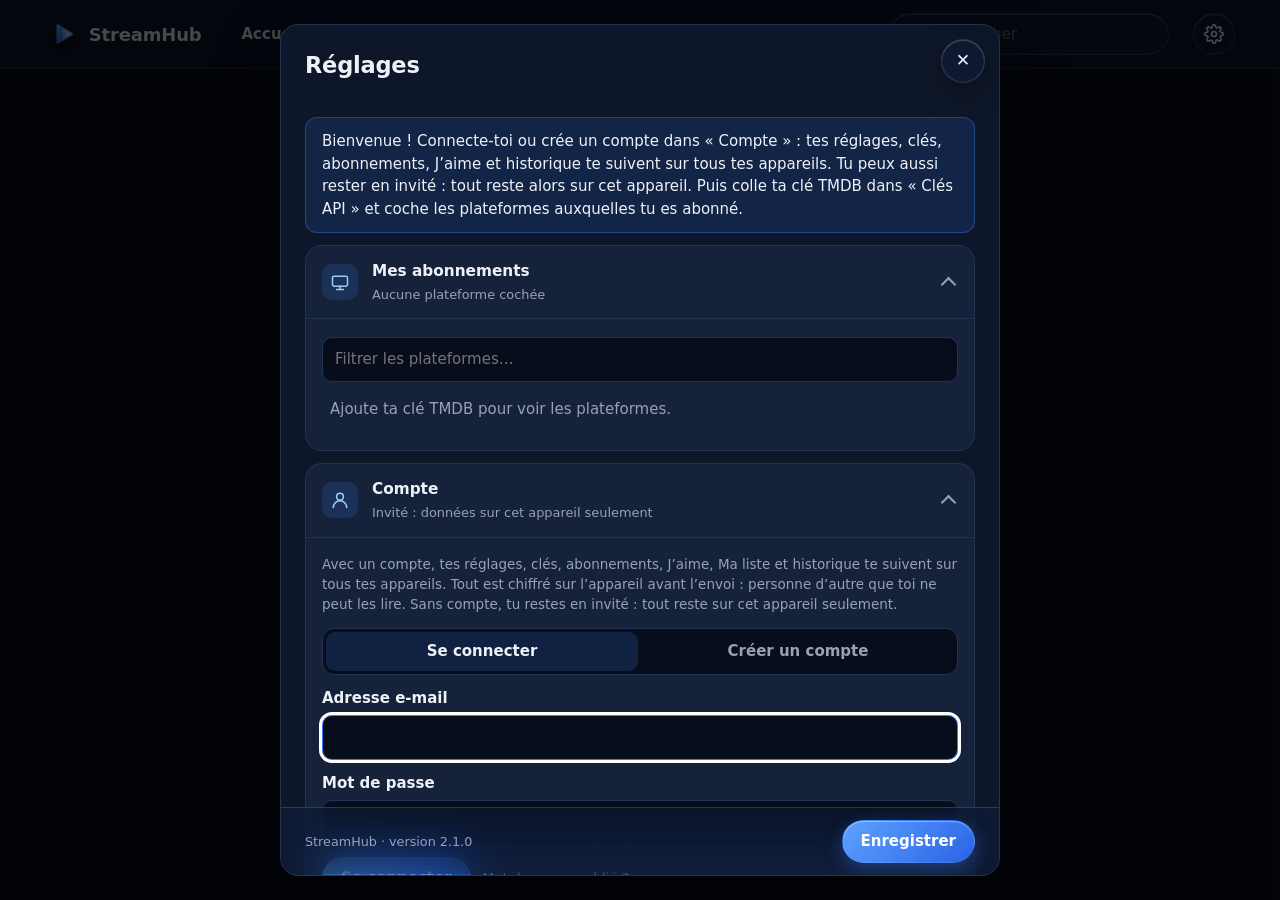
==== index.html @ 5de626e9 "StreamHub 2.1.0 : compte ou rien (code de synchronisation retiré), comptes dans l'appli iPhone, sync" ====
<!doctype html>
<html lang="fr">
<head>
  <meta charset="utf-8">
  <meta name="viewport" content="width=device-width, initial-scale=1, viewport-fit=cover">
  <meta name="theme-color" content="#070d1a">
  <meta name="apple-mobile-web-app-capable" content="yes">
  <title>StreamHub</title>
  <link rel="manifest" href="manifest.webmanifest?v=3">
  <link rel="icon" href="icon.svg?v=3" type="image/svg+xml">
  <link rel="apple-touch-icon" href="apple-touch-icon.png?v=3">
  <meta name="apple-mobile-web-app-title" content="StreamHub">
  <meta name="apple-mobile-web-app-status-bar-style" content="black-translucent">
  <link rel="stylesheet" href="styles.css">
  <script type="module" src="app.js"></script>
</head>
<body>
  <header class="topbar" id="topbar">
    <button type="button" class="brand" data-nav="home" aria-label="StreamHub, accueil">
      <img src="icon.svg?v=3" alt="" width="30" height="30">
      <span>StreamHub</span>
    </button>
    <nav class="main-nav" aria-label="Navigation principale">
      <button type="button" data-nav="home" aria-current="false">Accueil</button>
      <button type="button" data-nav="movies" aria-current="false">Films</button>
      <button type="button" data-nav="tv" aria-current="false">Séries</button>
      <button type="button" data-nav="anime" aria-current="false">Animés</button>
      <button type="button" data-nav="library" aria-current="false">Bibliothèque</button>
      <button type="button" data-nav="me" aria-current="false">Mon espace</button>
    </nav>
    <form class="search" id="searchForm" role="search">
      <svg viewBox="0 0 24 24" aria-hidden="true"><circle cx="11" cy="11" r="7"/><path d="m20 20-3.5-3.5"/></svg>
      <input id="searchInput" type="search" placeholder="Rechercher" autocomplete="off" enterkeyhint="search" aria-label="Rechercher un film ou une série">
    </form>
    <button class="icon-btn" id="settingsBtn" type="button" aria-label="Réglages" title="Réglages et abonnements">
      <svg viewBox="0 0 24 24" aria-hidden="true"><circle cx="12" cy="12" r="3"/><path d="M19.4 15a1.7 1.7 0 0 0 .3 1.8l.1.1a2 2 0 1 1-2.8 2.8l-.1-.1a1.7 1.7 0 0 0-1.8-.3 1.7 1.7 0 0 0-1 1.5V21a2 2 0 1 1-4 0v-.1a1.7 1.7 0 0 0-1.1-1.5 1.7 1.7 0 0 0-1.8.3l-.1.1a2 2 0 1 1-2.8-2.8l.1-.1a1.7 1.7 0 0 0 .3-1.8 1.7 1.7 0 0 0-1.5-1H3a2 2 0 1 1 0-4h.1a1.7 1.7 0 0 0 1.5-1.1 1.7 1.7 0 0 0-.3-1.8l-.1-.1a2 2 0 1 1 2.8-2.8l.1.1a1.7 1.7 0 0 0 1.8.3H9a1.7 1.7 0 0 0 1-1.5V3a2 2 0 1 1 4 0v.1a1.7 1.7 0 0 0 1 1.5 1.7 1.7 0 0 0 1.8-.3l.1-.1a2 2 0 1 1 2.8 2.8l-.1.1a1.7 1.7 0 0 0-.3 1.8V9a1.7 1.7 0 0 0 1.5 1H21a2 2 0 1 1 0 4h-.1a1.7 1.7 0 0 0-1.5 1z"/></svg>
    </button>
  </header>

  <main id="main">
    <!-- Accueil, Films, Séries, Animés, Mon espace : une affiche mise en avant et des rangées -->
    <div class="rows-page" id="rowsPage"></div>

    <!-- Bibliothèque (tout le catalogue, avec filtres), Ma liste, Historique, Téléchargements : une grille -->
    <section class="grid-page" id="gridPage" hidden>
      <div class="page-head">
        <button type="button" class="back-btn" id="backBtn" data-nav="me" hidden>‹ Mon espace</button>
        <h1 id="pageTitle">Bibliothèque</h1>
      </div>
      <nav class="filters" id="filters" aria-label="Filtres">
        <div class="type-switch" id="typeSwitch" role="group" aria-label="Films ou séries">
          <button type="button" data-type="all" aria-pressed="true">Tout</button>
          <button type="button" data-type="movie" aria-pressed="false">Films</button>
          <button type="button" data-type="tv" aria-pressed="false">Séries</button>
        </div>
        <div class="selects">
          <select id="platformSelect" aria-label="Plateforme"></select>
          <select id="genreSelect" aria-label="Genre"><option value="">Tous les genres</option></select>
          <select id="sortSelect" aria-label="Trier par">
            <option value="popularity">Populaires</option>
            <option value="rating">Mieux notés</option>
            <option value="recent">Plus récents</option>
          </select>
        </div>
      </nav>
      <div class="status" id="status" aria-live="polite"></div>
      <div class="grid" id="grid"></div>
      <div class="sentinel" id="sentinel" aria-hidden="true"></div>
    </section>
  </main>

  <!-- Sur téléphone : navigation en bas, comme l'appli Netflix -->
  <nav class="bottom-nav" aria-label="Navigation">
    <button type="button" data-nav="home" aria-current="false"><svg viewBox="0 0 24 24" aria-hidden="true"><path d="M3 10.5 12 3l9 7.5V20a1 1 0 0 1-1 1h-5v-6H9v6H4a1 1 0 0 1-1-1z"/></svg><span>Accueil</span></button>
    <button type="button" data-nav="movies" aria-current="false"><svg viewBox="0 0 24 24" aria-hidden="true"><rect x="3" y="4" width="18" height="16" rx="2"/><path d="M7 4v16M17 4v16M3 9h4M3 15h4M17 9h4M17 15h4"/></svg><span>Films</span></button>
    <button type="button" data-nav="tv" aria-current="false"><svg viewBox="0 0 24 24" aria-hidden="true"><rect x="3" y="6" width="18" height="12" rx="2"/><path d="m8 2 4 4 4-4M8 21h8"/></svg><span>Séries</span></button>
    <button type="button" data-nav="anime" aria-current="false"><svg viewBox="0 0 24 24" aria-hidden="true"><path d="m12 3 2.6 5.6 6.1.7-4.5 4.2 1.2 6L12 16.6l-5.4 2.9 1.2-6-4.5-4.2 6.1-.7z"/></svg><span>Animés</span></button>
    <button type="button" data-nav="library" aria-current="false"><svg viewBox="0 0 24 24" aria-hidden="true"><rect x="3" y="3" width="7" height="7" rx="1.5"/><rect x="14" y="3" width="7" height="7" rx="1.5"/><rect x="3" y="14" width="7" height="7" rx="1.5"/><rect x="14" y="14" width="7" height="7" rx="1.5"/></svg><span>Bibliothèque</span></button>
    <button type="button" data-nav="me" aria-current="false"><svg viewBox="0 0 24 24" aria-hidden="true"><circle cx="12" cy="8" r="4"/><path d="M4 21c0-4 3.6-6.5 8-6.5s8 2.5 8 6.5"/></svg><span>Mon espace</span></button>
  </nav>

  <dialog id="detail" class="sheet detail" tabindex="-1" autofocus>
    <div class="sheet-close"><button type="button" class="icon-btn close" data-close aria-label="Fermer">✕</button></div>
    <div class="sheet-scroll" id="detailBody"></div>
  </dialog>

  <dialog id="settings" class="sheet settings" tabindex="-1" autofocus>
    <div class="sheet-close"><button type="button" class="icon-btn close" data-close aria-label="Fermer">✕</button></div>
    <div class="sheet-scroll" id="settingsBody">
    <form id="settingsForm" method="dialog">
      <header class="sheet-head">
        <h2>Réglages</h2>
      </header>
      <p class="intro" id="settingsIntro" hidden>
        Bienvenue ! Connecte-toi ou crée un compte dans « Compte » : tes réglages, clés, abonnements, J’aime et
        historique te suivent sur tous tes appareils. Tu peux aussi rester en invité : tout reste alors sur cet appareil.
        Puis colle ta clé TMDB dans « Clés API » et coche les plateformes auxquelles tu es abonné.
      </p>

      <details class="settings-group" data-group="providers">
        <summary>
          <svg class="group-icon" viewBox="0 0 24 24" aria-hidden="true"><rect x="3" y="5" width="18" height="12" rx="2"/><path d="M8 21h8M12 17v4"/></svg>
          <span class="group-text"><strong>Mes abonnements</strong><small data-summary="providers"></small></span>
        </summary>
        <div class="group-body">
          <input type="search" id="providerFilter" class="provider-filter" placeholder="Filtrer les plateformes…" autocomplete="off" aria-label="Filtrer les plateformes">
          <div class="provider-grid" id="providerGrid"></div>
        </div>
      </details>

      <details class="settings-group" data-group="account">
        <summary>
          <svg class="group-icon" viewBox="0 0 24 24" aria-hidden="true"><circle cx="12" cy="8" r="4"/><path d="M4 21a8 8 0 0 1 16 0"/></svg>
          <span class="group-text"><strong>Compte</strong><small data-summary="account"></small></span>
        </summary>
        <div class="group-body">
          <!-- Rempli par account-ui.js selon l'état : invité, e-mail à confirmer, coffre à ouvrir, connecté -->
          <div id="accountBox"></div>
          <p class="key-status" id="accountStatus" role="status"></p>

        </div>
      </details>

      <details class="settings-group" data-group="keys">
        <summary>
          <svg class="group-icon" viewBox="0 0 24 24" aria-hidden="true"><circle cx="8" cy="15" r="4"/><path d="m11 12 9-9M17 6l3 3M14.5 8.5l2 2"/></svg>
          <span class="group-text"><strong>Clés API</strong><small data-summary="keys"></small></span>
        </summary>
        <div class="group-body">
          <p class="hint">Enregistrées dans ce navigateur (et chiffrées dans ton compte). Elles ne sont jamais publiées sur GitHub.</p>
          <div class="field">
            <label for="tmdbKey">Clé API TMDB <em>obligatoire : catalogue, fiches, plateformes par pays</em></label>
            <div class="key-row">
              <input id="tmdbKey" name="tmdbKey" autocomplete="off" spellcheck="false" placeholder="Clé API (v3) ou jeton d’accès (v4)">
              <button type="button" class="btn" data-test-key="tmdb">Tester</button>
            </div>
            <p class="key-status" data-key-status="tmdb"><a href="https://www.themoviedb.org/settings/api" target="_blank" rel="noopener">Obtenir une clé gratuite</a></p>
          </div>
          <div class="field">
            <label for="saKey">Clé Streaming Availability <em>facultative : liens directs vers chaque film, série et épisode</em></label>
            <div class="key-row">
              <input id="saKey" name="saKey" autocomplete="off" spellcheck="false" placeholder="Clé RapidAPI">
              <button type="button" class="btn" data-test-key="sa">Tester</button>
            </div>
            <p class="key-status" data-key-status="sa"><a href="https://rapidapi.com/movie-of-the-night-movie-of-the-night-default/api/streaming-availability" target="_blank" rel="noopener">Obtenir une clé (offre gratuite)</a></p>
          </div>
          <div class="field">
            <label for="relay">Relais StreamHub <em>liens JustWatch (France TV, chaînes Prime…), sans clé</em></label>
            <div class="key-row">
              <input id="relay" name="relay" type="url" autocomplete="off" spellcheck="false" placeholder="https://streamhub-relay.arthursavournin.workers.dev">
              <button type="button" class="btn" data-test-key="relay">Tester</button>
            </div>
            <p class="key-status" data-key-status="relay">Laisse vide pour le relais par défaut.</p>
          </div>
        </div>
      </details>

      <details class="settings-group" data-group="home">
        <summary>
          <svg class="group-icon" viewBox="0 0 24 24" aria-hidden="true"><path d="M4 11.5 12 5l8 6.5V19a1 1 0 0 1-1 1h-4.5v-5h-5v5H5a1 1 0 0 1-1-1Z"/></svg>
          <span class="group-text"><strong>Accueil</strong><small data-summary="home"></small></span>
        </summary>
        <div class="group-body">
          <div class="field">
            <span>À l’affiche <em>le titre en grand en haut de l’accueil</em></span>
            <div class="home-hero-choice">
              <span id="homeHero"></span>
              <button type="button" class="btn" data-home-hero-auto>Automatique</button>
            </div>
            <p class="hint">Pour choisir un titre, ouvre sa fiche et appuie sur « ☆ À l’affiche ». Automatique : le n° 1 du Top 50 du moment.</p>
          </div>
          <div class="field">
            <span>Rangées <em>coche celles à afficher, range-les avec les flèches</em></span>
            <ol class="home-rows" id="homeRows"></ol>
          </div>
        </div>
      </details>

      <details class="settings-group" data-group="look">
        <summary>
          <svg class="group-icon" viewBox="0 0 24 24" aria-hidden="true"><circle cx="12" cy="12" r="8.5"/><path d="M12 3.5v17a8.5 8.5 0 0 0 0-17Z" fill="currentColor"/></svg>
          <span class="group-text"><strong>Apparence</strong><small data-summary="look"></small></span>
        </summary>
        <div class="group-body">
          <fieldset class="choice-list">
            <legend>Effet verre (Liquid Glass) <em>transparence des barres, boutons et croix, sur cet appareil</em></legend>
            <label class="choice"><input type="radio" name="glass" value="auto">
              <span>Automatique<em>Transparent, presque opaque si « Augmenter le contraste » est activé dans l’accessibilité du système</em></span></label>
            <label class="choice"><input type="radio" name="glass" value="clear">
              <span>Transparent<em>Le plus proche du verre d’iOS et macOS</em></span></label>
            <label class="choice"><input type="radio" name="glass" value="tinted">
              <span>Teinté<em>Plus opaque, plus lisible</em></span></label>
          </fieldset>
          <p class="hint">Une page web ne peut pas lire le réglage Liquid Glass d’iOS, d’iPadOS ou de macOS : choisis ici l’effet voulu.</p>
        </div>
      </details>

      <details class="settings-group" data-group="device">
        <summary>
          <svg class="group-icon" viewBox="0 0 24 24" aria-hidden="true"><circle cx="12" cy="12" r="8.5"/><path d="M3.5 12h17M12 3.5c2.5 2.5 3.5 5.5 3.5 8.5s-1 6-3.5 8.5c-2.5-2.5-3.5-5.5-3.5-8.5s1-6 3.5-8.5Z"/></svg>
          <span class="group-text"><strong>Pays et lecture</strong><small data-summary="device"></small></span>
        </summary>
        <div class="group-body">
          <label class="field">
            <span>Pays <em>catalogue et plateformes disponibles</em></span>
            <select name="region">
              <option value="FR">France</option>
              <option value="BE">Belgique</option>
              <option value="CH">Suisse</option>
              <option value="LU">Luxembourg</option>
              <option value="CA">Canada</option>
              <option value="GB">Royaume-Uni</option>
              <option value="US">États-Unis</option>
              <option value="DE">Allemagne</option>
              <option value="ES">Espagne</option>
              <option value="IT">Italie</option>
            </select>
          </label>
          <fieldset class="choice-list" id="desktopAppsField" hidden>
            <legend>Ouvrir les titres <em>sur cet ordinateur</em></legend>
            <label class="choice"><input type="radio" name="openIn" value="web">
              <span>Sur le site internet<em>Dans un onglet du navigateur</em></span></label>
            <label class="choice"><input type="radio" name="openIn" value="app">
              <span>Dans l’appli de l’ordinateur<em id="desktopAppsHint">Quand elle est installée sur ce Mac : Prime Video pour l’instant (les autres plateformes n’ont pas d’appli Mac). Le navigateur peut demander l’autorisation la première fois.</em></span></label>
          </fieldset>
          <p class="hint extension-status" id="extensionStatus"></p>
        </div>
      </details>

      <p class="form-error" id="settingsError" role="alert"></p>
      <footer class="sheet-foot">
        <span class="app-version" id="appVersion"></span>
        <button type="submit" class="btn primary">Enregistrer</button>
      </footer>
    </form>
    </div>
  </dialog>

  <div class="relaunch" id="relaunch" role="status" popover="manual" hidden></div>
  <div class="relaunch confirm" id="confirm" role="dialog" aria-label="Question" popover="manual" data-nav-trap hidden></div>
  <div class="toast" id="toast" role="status" aria-live="polite" popover="manual" hidden></div>
</body>
</html>
---- styles.css ----
:root {
  --bg: #070d1a;
  --surface: #0e1729;
  --surface-2: #16223a;
  --border: #233352;
  --text: #eef1f7;
  --muted: #98a2b6;
  /* Couleurs du logo : triangle bleu (dégradé #5ea2ff → #1d4fd6), couches bleu clair */
  --accent: #3a7bf2;
  --accent-gradient: linear-gradient(135deg, #5ea2ff 0%, #2a63e6 100%);
  --accent-rgb: 58, 123, 242;
  --accent-soft: #9ccbff;
  --accent-text: #ffffff;
  --mine: #9ccbff; /* « fait » / « à toi » : bleu clair du logo (plus de vert) */
  --focus: #ffffff;
  --radius: 12px;
  --gutter: clamp(16px, 3.5vw, 56px);
  --topbar-h: 68px;
  color-scheme: dark;
}

* { box-sizing: border-box; }

html { -webkit-text-size-adjust: 100%; }

body {
  margin: 0;
  background: var(--bg);
  color: var(--text);
  font: 15px/1.5 system-ui, -apple-system, "Segoe UI", Roboto, sans-serif;
  min-height: 100vh;
}

/* Écrans de TV (1080p et plus) : tout un peu plus grand pour la lecture à distance */
@media (min-width: 1700px) {
  body { font-size: 18px; }
}

a { color: var(--accent); }
img { display: block; }
button, input, select { font: inherit; color: inherit; }
/* iPhone / iPad : Safari zoome sur un champ dont le texte fait moins de 16 px (barre de recherche en 15 px),
   et la page reste décalée après. Écrans tactiles seulement : rien ne change sur ordinateur. */
@media (hover: none) and (pointer: coarse) {
  input, select, textarea { font-size: max(16px, 1em); }
}

:focus { outline: none; }
:focus-visible {
  outline: 3px solid var(--focus);
  outline-offset: 3px;
}

svg { width: 20px; height: 20px; fill: none; stroke: currentColor; stroke-width: 2; stroke-linecap: round; stroke-linejoin: round; flex: none; }

/* ---------- Barre du haut (façon Netflix) ---------- */

.topbar {
  position: fixed;
  inset: 0 0 auto 0;
  z-index: 10;
  display: flex;
  align-items: center;
  gap: 24px;
  height: calc(var(--topbar-h) + env(safe-area-inset-top));
  padding: env(safe-area-inset-top) var(--gutter) 0;
  /* Transparente au-dessus de l'affiche, opaque dès qu'on défile (classe .solid) */
  background: linear-gradient(to bottom, rgba(7, 13, 26, 0.85), rgba(7, 13, 26, 0));
  transition: background-color 0.25s ease;
}
.topbar.solid {
  background: rgba(7, 13, 26, 0.94);
  backdrop-filter: blur(12px);
  -webkit-backdrop-filter: blur(12px);
  box-shadow: 0 1px 0 var(--border);
}

.brand {
  display: flex;
  align-items: center;
  gap: 10px;
  flex: none;
  padding: 4px;
  background: none;
  border: 0;
  border-radius: 8px;
  color: var(--text);
  font-weight: 800;
  font-size: 1.2em;
  letter-spacing: -0.01em;
  cursor: pointer;
}

.main-nav { display: flex; gap: 4px; }
.main-nav button {
  padding: 8px 12px;
  background: none;
  border: 0;
  border-radius: 8px;
  color: #c3cad8;
  font-weight: 500;
  cursor: pointer;
  white-space: nowrap;
}
.main-nav button:hover { color: var(--text); }
.main-nav button[aria-current="page"] { color: var(--text); font-weight: 700; }
/* Fenêtre étroite (six pages) : boutons resserrés pour laisser de la place à la recherche */
@media (max-width: 1100px) { .main-nav { gap: 0; } .main-nav button { padding: 8px 8px; } }

.search {
  flex: 0 1 280px;
  min-width: 0;
  display: flex;
  align-items: center;
  gap: 8px;
  margin-left: auto;
  padding: 0 14px;
  background: rgba(14, 23, 41, 0.7);
  border: 1px solid var(--border);
  border-radius: 999px;
  color: var(--muted);
  transition: flex-basis 0.2s ease, border-color 0.2s ease;
}
.search:focus-within { flex-basis: 380px; border-color: var(--accent); }
.search input {
  flex: 1;
  min-width: 0;
  padding: 9px 0;
  background: none;
  border: 0;
  color: var(--text);
}
.search input:focus-visible { outline: none; }

.icon-btn {
  display: grid;
  place-items: center;
  flex: none;
  width: 42px;
  height: 42px;
  background: rgba(14, 23, 41, 0.7);
  border: 1px solid var(--border);
  border-radius: 50%;
  cursor: pointer;
}
.icon-btn:hover { background: var(--border); }

/* ---------- Navigation du bas (téléphone) ---------- */

.bottom-nav { display: none; }

@media (max-width: 860px) {
  .main-nav { display: none; }
  .topbar { gap: 12px; }
  .search { flex: 1 1 auto; }
  .search:focus-within { flex-basis: auto; }
  .bottom-nav {
    position: fixed;
    inset: auto 0 0 0;
    z-index: 10;
    display: flex;
    padding: 6px 4px calc(6px + env(safe-area-inset-bottom));
    background: rgba(7, 13, 26, 0.96);
    backdrop-filter: blur(12px);
    -webkit-backdrop-filter: blur(12px);
    border-top: 1px solid var(--border);
  }
  .bottom-nav button {
    display: flex;
    flex: 1 1 auto; /* six onglets : chacun selon la longueur de son nom, pour que « Bibliothèque » tienne */
    flex-direction: column;
    align-items: center;
    gap: 3px;
    min-width: 0;
    padding: 6px 2px;
    background: none;
    border: 0;
    border-radius: 10px;
    color: var(--muted);
    font-size: 0.7em;
    cursor: pointer;
  }
  .bottom-nav button span { overflow: hidden; max-width: 100%; text-overflow: ellipsis; white-space: nowrap; }
  .bottom-nav svg { width: 22px; height: 22px; }
  .bottom-nav button[aria-current="page"] { color: var(--text); }
  .bottom-nav button[aria-current="page"] svg { color: var(--accent); }
}
@media (max-width: 480px) {
  .brand span { display: none; }
}

/* ---------- Bibliothèque : titre de page et filtres ---------- */

.page-head { display: flex; flex-direction: column; align-items: flex-start; gap: 4px; padding: 8px 0 0; }
.page-head h1 { margin: 0; font-size: clamp(1.5em, 3vw, 2.1em); letter-spacing: -0.01em; }
.back-btn { padding: 4px 0; background: none; border: 0; color: var(--muted); cursor: pointer; }
.back-btn:hover { color: var(--text); }
.back-btn[hidden] { display: none; }

.filters {
  display: flex;
  flex-wrap: wrap;
  align-items: center;
  justify-content: space-between;
  gap: 12px;
  padding: 16px 0 8px;
}
.filters[hidden] { display: none; }

.selects { display: flex; flex-wrap: wrap; gap: 8px; }
.selects select, .field select {
  padding: 8px 12px;
  background: var(--surface);
  border: 1px solid var(--border);
  border-radius: 10px;
  cursor: pointer;
}
.selects select:disabled { opacity: 0.45; cursor: default; }

/* ---------- Grille ---------- */

main { padding: calc(var(--topbar-h) + env(safe-area-inset-top)) 0 48px; }
.grid-page { padding: 8px var(--gutter) 0; }
.grid-page[hidden], .rows-page[hidden] { display: none; }
@media (max-width: 860px) {
  main { padding-bottom: calc(84px + env(safe-area-inset-bottom)); }
}

.status { color: var(--muted); }
.status p { margin: 8px 0 16px; }
.empty { padding: 48px 0; text-align: center; }
.empty .btn { margin-top: 8px; }

.link {
  padding: 0;
  background: none;
  border: 0;
  color: var(--accent);
  text-decoration: underline;
  cursor: pointer;
}

.grid {
  display: grid;
  grid-template-columns: repeat(auto-fill, minmax(150px, 1fr));
  gap: 24px 18px;
}
@media (max-width: 480px) {
  .grid { grid-template-columns: repeat(auto-fill, minmax(104px, 1fr)); gap: 16px 10px; }
}
@media (min-width: 1700px) {
  .grid { grid-template-columns: repeat(auto-fill, minmax(200px, 1fr)); }
}

.card {
  display: flex;
  flex-direction: column;
  gap: 2px;
  padding: 0;
  background: none;
  border: 0;
  border-radius: var(--radius);
  text-align: left;
  cursor: pointer;
  scroll-margin: 140px 0 40px;
}
.card:focus-visible { outline: none; }

.poster {
  position: relative;
  aspect-ratio: 2 / 3;
  margin-bottom: 6px;
  overflow: hidden;
  background: var(--surface);
  border-radius: var(--radius);
  transition: transform 0.15s ease, box-shadow 0.15s ease;
}
.poster img { width: 100%; height: 100%; object-fit: cover; }
.card:hover .poster { transform: translateY(-3px); }
.card:focus-visible .poster {
  transform: scale(1.06);
  box-shadow: 0 0 0 3px var(--focus), 0 12px 32px rgba(0, 0, 0, 0.6);
}

.no-poster {
  display: grid;
  place-items: center;
  height: 100%;
  padding: 12px;
  color: var(--muted);
  text-align: center;
}

.card-title {
  overflow: hidden;
  font-weight: 600;
  white-space: nowrap;
  text-overflow: ellipsis;
}
.card-meta { color: var(--muted); font-size: 0.87em; }

.card-providers {
  position: absolute;
  left: 6px;
  bottom: 6px;
  display: flex;
  gap: 4px;
}
.card-providers img {
  width: 26px;
  height: 26px;
  border-radius: 7px;
  box-shadow: 0 1px 6px rgba(0, 0, 0, 0.6);
}

.skeleton { aspect-ratio: 2 / 3; background: var(--surface); animation: pulse 1.2s ease-in-out infinite; }
@keyframes pulse { 50% { opacity: 0.5; } }

.sentinel { height: 1px; }

/* ---------- Fenêtres ---------- */

.sheet {
  width: min(920px, calc(100vw - 32px));
  max-height: calc(100vh - 48px);
  padding: 0;
  overflow: hidden;
  background: var(--surface);
  color: var(--text);
  border: 1px solid var(--border);
  border-radius: 18px;
  box-shadow: 0 24px 80px rgba(0, 0, 0, 0.6);
}
.sheet::backdrop { background: rgba(0, 0, 0, 0.7); }
.sheet:focus { outline: none; }

/* Fenêtre ouverte : la page derrière ne défile plus, et le geste ne « traverse » pas la fenêtre.
   Sans ça, sur iPhone, un glissement fait pendant « Chargement… » (fiche encore trop courte pour défiler)
   part sur la page derrière, et la fiche semble bloquée jusqu'au geste suivant. */
html:has(dialog[open]) { overflow: hidden; }

/* La fenêtre ne défile pas elle-même : seul son contenu (.sheet-scroll) défile, et la croix est posée par-dessus,
   en dehors de la zone qui défile. Sur iPhone, un appui sur un élément de la zone qui défile encore sur sa lancée
   ne sert qu'à l'arrêter (pas de clic) : hors de cette zone, la croix ferme en un seul appui. */
.sheet[open] { display: flex; flex-direction: column; }
.sheet-scroll {
  flex: 1 1 auto;
  min-height: 0;
  overflow-x: hidden;
  overflow-y: auto;
  overscroll-behavior: contain;
  -webkit-overflow-scrolling: touch;
}

@media (max-width: 640px) {
  .sheet {
    width: 100vw;
    max-width: 100vw;
    height: 100dvh;
    max-height: 100dvh;
    margin: 0;
    border: 0;
    border-radius: 0;
  }
}

.detail-loading { position: relative; display: grid; place-items: center; gap: 12px; min-height: 240px; padding: 32px; color: var(--muted); text-align: center; }

/* Croix des fenêtres (fiche, réglages) : en haut à droite, en verre, toujours visible (hors de la zone qui
   défile, voir .sheet-scroll). Téléphone : sous la barre d'état et la Dynamic Island. */
.sheet-close {
  position: absolute;
  top: 0;
  right: 0;
  z-index: 6;
}
.sheet-close .close {
  width: 44px;
  height: 44px;
  margin: 14px 14px 0 0;
  font-size: 1.15em;
  font-weight: 600;
}
@media (max-width: 640px) {
  .sheet-close .close {
    margin-top: max(10px, calc(env(safe-area-inset-top) + 6px));
    margin-right: calc(env(safe-area-inset-right) + 12px);
  }
}

.detail-hero {
  position: relative;
  height: clamp(160px, 32vw, 340px);
  background: var(--surface-2) center / cover no-repeat;
}
.detail-hero::after {
  content: "";
  position: absolute;
  inset: 0;
  background: linear-gradient(to bottom, transparent 30%, var(--surface));
}

.detail-body { padding: 0 28px 32px; margin-top: -80px; position: relative; }
@media (max-width: 640px) {
  .detail-body { padding: 0 16px calc(24px + env(safe-area-inset-bottom)); }
  .detail-loading { min-height: 100%; }
}

.detail-head { display: flex; align-items: flex-end; gap: 20px; }
/* La colonne du titre ne doit jamais élargir la fiche (sinon, sur iPhone, la fiche défile sur le côté) */
.detail-head > div { min-width: 0; }
.detail-actions .btn { max-width: 100%; }
.detail-poster {
  width: clamp(96px, 18vw, 160px);
  aspect-ratio: 2 / 3;
  object-fit: cover;
  border-radius: var(--radius);
  box-shadow: 0 8px 28px rgba(0, 0, 0, 0.6);
}
.detail-head h2 { margin: 0; font-size: clamp(1.4em, 3vw, 2em); line-height: 1.15; }
.detail-head p { margin: 4px 0; }
.detail-meta { color: var(--muted); }
.rating { color: #ffd166; }
.detail-head .btn { margin-top: 10px; }

.muted { color: var(--muted); }
.hint { margin: 12px 0 0; color: var(--muted); font-size: 0.9em; }
.tagline { margin: 24px 0 0; font-style: italic; color: var(--muted); }
.overview { margin: 8px 0 0; max-width: 70ch; }
.credits { display: grid; grid-template-columns: auto 1fr; gap: 4px 16px; margin: 20px 0 0; }
.credits dt { color: var(--muted); }
.credits dd { margin: 0; }

.watch-section { margin-top: 24px; }
.watch-section h3 { margin: 18px 0 10px; font-size: 0.85em; text-transform: uppercase; letter-spacing: 0.06em; color: var(--muted); }

.watch-list { display: grid; grid-template-columns: repeat(auto-fill, minmax(260px, 1fr)); gap: 10px; }

.watch {
  display: flex;
  align-items: center;
  gap: 12px;
  padding: 10px 14px 10px 10px;
  background: var(--surface-2);
  border: 1px solid var(--border);
  border-radius: var(--radius);
  color: var(--text);
  text-decoration: none;
  transition: background 0.15s ease, transform 0.15s ease;
}
.watch:hover { background: var(--border); }
.watch:focus-visible { transform: scale(1.02); }
.watch img, .watch .logo-placeholder { width: 44px; height: 44px; border-radius: 10px; flex: none; background: var(--border); }
.watch-text { display: flex; flex-direction: column; min-width: 0; flex: 1; }
.watch-text strong { overflow: hidden; white-space: nowrap; text-overflow: ellipsis; }
.watch-text small { color: var(--muted); }
.watch svg { color: var(--muted); }
.watch.mine { background: var(--accent-gradient); border-color: transparent; color: var(--accent-text); }
.watch.mine small, .watch.mine svg { color: rgba(255, 255, 255, 0.85); }
.watch.mine:hover { filter: brightness(1.1); }

.paid { margin-top: 18px; }
.paid summary { cursor: pointer; color: var(--muted); border-radius: 6px; width: fit-content; }
.paid .watch-list { margin-top: 10px; }

.btn {
  display: inline-flex;
  align-items: center;
  gap: 8px;
  padding: 9px 18px;
  background: var(--surface-2);
  border: 1px solid var(--border);
  border-radius: 999px;
  color: var(--text);
  text-decoration: none;
  cursor: pointer;
  font-weight: 600;
}
.btn:hover { background: var(--border); }
.btn.primary { background: var(--accent-gradient); border-color: transparent; color: var(--accent-text); }
.btn.primary:hover { filter: brightness(1.1); }

/* ---------- Réglages ---------- */

.settings { width: min(720px, calc(100vw - 32px)); }
.settings form { padding: 0 24px; }
@media (max-width: 640px) {
  .settings { width: 100vw; }
  .settings form { padding: 0 16px; }
}

/* Titre : laisse la place à la croix, en haut à droite */
.sheet-head { display: flex; align-items: center; min-height: 72px; padding: 14px 64px 4px 0; }
.sheet-head h2 { margin: 0; font-size: 1.5em; letter-spacing: -0.01em; }
@media (max-width: 640px) {
  .sheet-head { min-height: calc(env(safe-area-inset-top) + 60px); padding-top: calc(env(safe-area-inset-top) + 10px); }
}

.intro {
  margin: 20px 0 0;
  padding: 12px 16px;
  background: rgba(var(--accent-rgb), 0.15);
  border: 1px solid rgba(var(--accent-rgb), 0.4);
  border-radius: var(--radius);
}

.field { display: flex; flex-direction: column; gap: 6px; margin: 20px 0 0; padding: 0; border: 0; min-width: 0; }
.field > span, .field > label, .field legend { font-weight: 600; padding: 0; }
.field em { font-weight: 400; font-style: normal; color: var(--muted); }
.field a { font-weight: 400; margin-left: 6px; font-size: 0.9em; }
.field input {
  width: 100%;
  padding: 10px 12px;
  background: var(--bg);
  border: 1px solid var(--border);
  border-radius: 10px;
}
.field input:focus-visible { outline-offset: 0; border-color: var(--accent); }
.field legend + input { margin-top: 6px; }

.provider-grid {
  display: grid;
  grid-template-columns: repeat(auto-fill, minmax(150px, 1fr));
  gap: 8px;
  max-height: 340px;
  margin-top: 4px;
  padding: 4px;
  overflow-y: auto;
}
.provider-grid > p { grid-column: 1 / -1; margin: 8px 4px; }

.provider {
  display: flex;
  align-items: center;
  gap: 10px;
  padding: 8px;
  background: var(--bg);
  border: 1px solid var(--border);
  border-radius: 10px;
  text-align: left;
  cursor: pointer;
}
.provider img { width: 32px; height: 32px; border-radius: 8px; flex: none; }
.provider span { overflow: hidden; text-overflow: ellipsis; white-space: nowrap; font-size: 0.92em; }
.provider[aria-pressed="true"] { background: rgba(var(--accent-rgb), 0.2); border-color: var(--accent); }
.provider[aria-pressed="true"]::after { content: "✓"; margin-left: auto; color: var(--accent); font-weight: 700; }

/* Sections repliables des réglages : titre, résumé de l'état actuel, contenu au clic */
.settings-group {
  margin: 12px 0 0;
  background: var(--surface-2);
  border: 1px solid var(--border);
  border-radius: 16px;
}
.settings-group summary {
  display: flex;
  align-items: center;
  gap: 14px;
  padding: 14px 16px;
  border-radius: 16px;
  cursor: pointer;
  list-style: none;
}
.settings-group summary::-webkit-details-marker { display: none; }
.settings-group summary::after {
  content: "";
  flex: none;
  width: 9px;
  height: 9px;
  margin: 0 4px 4px auto;
  border: solid var(--muted);
  border-width: 0 2px 2px 0;
  transform: rotate(45deg);
  transition: transform 0.2s ease;
}
.settings-group[open] summary::after { transform: rotate(-135deg); margin-bottom: -4px; }
.settings-group summary:hover { background: rgba(255, 255, 255, 0.03); }
.group-icon {
  flex: none;
  box-sizing: content-box;
  width: 20px;
  height: 20px;
  padding: 8px;
  border-radius: 10px;
  background: rgba(var(--accent-rgb), 0.16);
  color: var(--accent-soft);
  fill: none;
  stroke: currentColor;
  stroke-width: 1.8;
  stroke-linecap: round;
  stroke-linejoin: round;
}
.group-text { display: flex; flex-direction: column; gap: 2px; min-width: 0; }
.group-text strong { font-size: 1.02em; }
.group-text small {
  color: var(--muted);
  font-size: 0.86em;
  overflow: hidden;
  text-overflow: ellipsis;
  white-space: nowrap;
}
.group-body { padding: 4px 16px 18px; border-top: 1px solid var(--border); }
.group-body > .hint:first-child { margin-top: 14px; }
.group-body > .field:first-child { margin-top: 14px; }
.provider-filter {
  width: 100%;
  margin-top: 14px;
  padding: 10px 12px;
  background: var(--bg);
  border: 1px solid var(--border);
  border-radius: 10px;
}
.provider-filter:focus-visible { outline-offset: 0; border-color: var(--accent); }

/* Choix de l'effet verre */
.home-hero-choice { display: flex; align-items: center; gap: 10px; flex-wrap: wrap; margin-top: 6px; }
.home-hero-choice #homeHero { font-weight: 600; }
.home-rows { list-style: none; margin: 8px 0 0; padding: 0; display: grid; gap: 4px; }
.home-row { display: flex; align-items: center; gap: 6px; padding: 6px 8px; border-radius: 10px; background: rgba(255, 255, 255, 0.04); }
.home-row label { flex: 1; display: flex; align-items: center; gap: 8px; cursor: pointer; }
.home-row.off label { color: var(--muted); }
.home-row .icon-btn { width: 32px; height: 32px; border-radius: 8px; border: 1px solid var(--border); background: transparent; color: var(--text); cursor: pointer; }
.home-row .icon-btn:disabled { opacity: 0.3; cursor: default; }
.choice-list { display: grid; gap: 8px; margin: 14px 0 0; padding: 0; border: 0; min-width: 0; }
.choice-list legend { padding: 0; margin-bottom: 8px; font-weight: 600; }
.choice-list legend em { display: block; font-weight: 400; font-style: normal; color: var(--muted); font-size: 0.9em; }
.choice {
  display: flex;
  align-items: flex-start;
  gap: 12px;
  padding: 12px 14px;
  background: var(--bg);
  border: 1px solid var(--border);
  border-radius: 12px;
  cursor: pointer;
}
.choice:has(input:checked) { background: rgba(var(--accent-rgb), 0.14); border-color: var(--accent); }
.choice input { width: 18px; height: 18px; margin: 2px 0 0; accent-color: var(--accent); flex: none; }
.choice span { font-weight: 600; }
.choice em { display: block; font-weight: 400; font-style: normal; color: var(--muted); font-size: 0.88em; }
.field select { padding: 10px 12px; border-radius: 10px; }
.field > label em { display: block; margin-top: 2px; font-size: 0.9em; }
.key-row { display: flex; gap: 8px; margin-top: 10px; }
.field .key-row { margin-top: 0; }
.key-row input {
  flex: 1;
  min-width: 0;
  padding: 10px 12px;
  background: var(--bg);
  border: 1px solid var(--border);
  border-radius: 10px;
  font-family: ui-monospace, SFMono-Regular, Menlo, monospace;
  font-size: 0.92em;
}
.key-row input:focus-visible { outline-offset: 0; border-color: var(--accent); }
.key-row input[readonly] { color: var(--accent-soft); letter-spacing: 0.06em; }
.key-row .btn { flex: none; }
.key-status { min-height: 1.3em; margin: 4px 2px 0; color: var(--muted); font-size: 0.86em; }
.key-status a { margin: 0; }
.key-status.ok { color: var(--accent-soft); }
.key-status.ok::before { content: "✓ "; }
.key-status.bad { color: #ff6b6b; }
.key-actions { display: flex; flex-wrap: wrap; gap: 8px; margin-top: 12px; }
.btn.ghost { background: transparent; }
.sync-or { margin: 10px 0; color: var(--muted); font-size: 0.86em; }
/* Compte (version 2.0.0) */
.account-tabs { display: flex; gap: 4px; margin-top: 14px; padding: 3px; border-radius: 12px; background: var(--bg); border: 1px solid var(--border); }
.account-tabs button { flex: 1; padding: 8px 10px; border: 0; border-radius: 9px; background: transparent; color: var(--muted); font: inherit; font-weight: 600; cursor: pointer; }
.account-tabs button[aria-selected="true"] { background: rgba(var(--accent-rgb), 0.18); color: var(--text); }
#accountBox .field { margin-top: 12px; }
.account-providers { display: flex; flex-wrap: wrap; gap: 8px; }
.account-providers .btn { flex: 1 1 180px; }
.link-btn { padding: 6px 4px; border: 0; background: none; color: var(--accent-soft); font: inherit; font-size: 0.9em; cursor: pointer; align-self: center; }
.link-btn:hover { text-decoration: underline; }
#accountBox .btn.danger { background: #c0392b; border-color: transparent; color: #fff; }
.danger-text { color: #ff6b6b; }
.recovery-panel { margin-top: 14px; padding: 12px 14px; border-radius: 12px; border: 1px solid var(--accent); background: rgba(var(--accent-rgb), 0.1); }
.recovery-panel > p:first-child { margin: 0; }
@media (max-width: 520px) {
  .key-row { flex-wrap: wrap; }
  .key-row input { flex-basis: 100%; }
}

.form-error { min-height: 1.5em; margin: 12px 0 0; color: #ff6b6b; }
.form-error:empty { min-height: 0; margin: 0; }
/* Réglages : la barre du bas reste en bas de la fenêtre, même quand les sections sont repliées */
#settingsBody { display: flex; flex-direction: column; }
#settingsBody > form { flex: 1 0 auto; display: flex; flex-direction: column; }
#settingsBody .form-error { margin-bottom: auto; }
/* Bouton Enregistrer toujours accessible, en bas de la fenêtre */
.sheet-foot {
  position: sticky;
  bottom: 0;
  z-index: 2;
  display: flex;
  align-items: center;
  justify-content: space-between;
  gap: 12px;
  margin: 16px -24px 0;
  padding: 12px 24px calc(12px + env(safe-area-inset-bottom));
  border-top: 1px solid var(--glass-edge, var(--border));
}
@media (max-width: 640px) {
  .sheet-foot { margin: 16px -16px 0; padding-left: 16px; padding-right: 16px; }
}
.app-version { color: var(--muted); font-size: 0.85em; }

/* ---------- Toast ---------- */

.toast {
  position: fixed;
  /* En haut, pour ne pas couvrir les barres « Relancer » / « Tu as regardé… ? » du bas */
  inset: max(16px, env(safe-area-inset-top)) auto auto 50%;
  margin: 0;
  color: var(--text);
  z-index: 100;
  display: flex;
  flex-wrap: wrap;
  align-items: center;
  gap: 10px 14px;
  /* Ancré au milieu (left: 50%) : sans largeur explicite, le texte serait limité à la moitié de l'écran */
  width: max-content;
  max-width: min(620px, calc(100vw - 32px));
  padding: 12px 18px;
  background: var(--surface-2);
  border: 1px solid var(--border);
  border-radius: var(--radius);
  box-shadow: 0 12px 32px rgba(0, 0, 0, 0.5);
  opacity: 0;
  transform: translate(-50%, 20px);
  transition: opacity 0.2s ease, transform 0.2s ease;
  pointer-events: none;
}
.toast { transform: translate(-50%, -20px); }
.toast.show { opacity: 1; transform: translate(-50%, 0); pointer-events: auto; }
.toast[hidden] { display: none; }
.toast[popover]:not(:popover-open) { display: none; }
.toast span { flex: 1 1 260px; }
.toast .btn { flex: none; white-space: nowrap; }
/* Notification « Liker aussi sur » : sobre, une croix, une pastille par plateforme */
.toast.custom { padding: 14px 14px 16px 18px; width: min(380px, calc(100vw - 32px)); }
.like-pop { flex: 1; min-width: 0; }
.like-pop-head { display: flex; align-items: center; justify-content: space-between; gap: 12px; }
.like-pop-head strong { font-size: 0.98em; }
.like-pop-close {
  display: grid;
  place-items: center;
  flex: none;
  width: 30px;
  height: 30px;
  padding: 0;
  border: 1px solid var(--glass-edge, var(--border));
  border-radius: 50%;
  background: rgba(255, 255, 255, 0.06);
  color: var(--text);
  font-size: 0.85em;
  cursor: pointer;
}
.like-pop-close:hover { background: rgba(255, 255, 255, 0.14); }
.like-pop p { margin: 4px 0 10px; color: var(--muted); font-size: 0.88em; }
.like-chips { display: flex; flex-wrap: wrap; gap: 8px; }
.like-chip {
  display: inline-flex;
  align-items: center;
  gap: 8px;
  max-width: 100%;
  padding: 6px 14px 6px 6px;
  border: 1px solid var(--glass-edge, var(--border));
  border-radius: 999px;
  background: rgba(255, 255, 255, 0.07);
  color: var(--text);
  font: inherit;
  font-size: 0.9em;
  font-weight: 600;
  cursor: pointer;
}
.like-chip:hover { background: rgba(var(--accent-rgb), 0.22); border-color: var(--accent-soft); }
.like-chip img { width: 24px; height: 24px; border-radius: 50%; object-fit: cover; }
.like-chip:not(:has(img)) { padding-left: 14px; }
.toast-actions { display: flex; flex-wrap: wrap; gap: 8px; flex-basis: 100%; }
/* Téléphone, fenêtre ouverte : la notification passe sous la croix pour ne jamais la cacher */
@media (max-width: 640px) {
  .sheet .toast { top: calc(max(10px, env(safe-area-inset-top) + 6px) + 54px); }
}
.toast-actions .btn { white-space: normal; text-align: left; }
/* Notification « Liker aussi sur » : en bas de l'écran (Mac et iPhone), elle monte depuis le bas. Sur téléphone,
   au-dessus de la barre d'onglets ; fiche ouverte (la barre est derrière la fenêtre), tout en bas. */
.toast.custom { inset: auto auto max(16px, env(safe-area-inset-bottom)) 50%; transform: translate(-50%, 20px); }
.toast.custom.show { transform: translate(-50%, 0); }
@media (max-width: 860px) {
  .toast.custom { bottom: calc(84px + env(safe-area-inset-bottom)); }
  .sheet .toast.custom { top: auto; bottom: max(16px, env(safe-area-inset-bottom)); }
}
/* Ordinateur : même taille, mais aussi large que la ligne de pastilles (une seule ligne tant que l'écran le permet) */
@media (min-width: 641px) {
  .toast.custom { width: max-content; max-width: min(960px, calc(100vw - 32px)); }
}

@media (max-width: 640px) {
  .brand span { display: none; }
  .topbar { gap: 10px; }
  .filters { flex-direction: column; flex-wrap: nowrap; align-items: stretch; }
  .selects select { flex: 1; }
}

@media (prefers-reduced-motion: reduce) {
  *, *::before, *::after { transition: none !important; animation: none !important; }
}

/* ---------- Films / Séries ---------- */

.type-switch {
  display: flex;
  flex: none;
  padding: 3px;
  background: var(--surface);
  border: 1px solid var(--border);
  border-radius: 999px;
}
.type-switch button {
  padding: 6px 16px;
  background: none;
  border: 0;
  border-radius: 999px;
  color: var(--muted);
  font-weight: 600;
  cursor: pointer;
}
.type-switch button:hover { color: var(--text); }
.type-switch button[aria-pressed="true"] { background: var(--text); color: var(--bg); }

.type-badge {
  display: inline-block;
  margin-bottom: 6px;
  padding: 2px 10px;
  background: rgba(var(--accent-rgb), 0.2);
  border-radius: 999px;
  color: var(--accent-soft);
  font-size: 0.78em;
  font-weight: 700;
  letter-spacing: 0.04em;
  text-transform: uppercase;
}

.seasons { margin-top: 28px; }
.seasons h3 { margin: 0 0 10px; font-size: 0.85em; text-transform: uppercase; letter-spacing: 0.06em; color: var(--muted); }
.season-list { display: grid; gap: 10px; margin: 0; padding: 0; list-style: none; }
.season {
  background: var(--surface-2);
  border: 1px solid var(--border);
  border-radius: var(--radius);
  overflow: hidden;
}
.season-head {
  display: flex;
  align-items: center;
  gap: 14px;
  width: 100%;
  padding: 10px;
  background: none;
  border: 0;
  border-radius: var(--radius);
  text-align: left;
  cursor: pointer;
}
.season-head:hover { background: var(--border); }
.season-head:focus-visible { outline-offset: -3px; }
.season-head img, .season-placeholder { width: 56px; aspect-ratio: 2 / 3; flex: none; border-radius: 8px; background: var(--border); object-fit: cover; }
.season-text { display: flex; flex-direction: column; gap: 2px; min-width: 0; flex: 1; }
.season-text small { color: var(--muted); }
.season-platforms:empty { display: none; }
.season-head .chevron { color: var(--muted); transition: transform 0.2s ease; }
.season-head[aria-expanded="true"] .chevron { transform: rotate(180deg); }

/* Découpage « Sans filler » : épisodes hors-série en rouge, saison en rouge si elle n'a que des fillers */
.season.filler { background: rgba(255, 69, 58, 0.1); border-color: rgba(255, 69, 58, 0.55); }
.season-text .season-fillers { color: #ff7b72; }
.episode.filler { background: rgba(255, 69, 58, 0.12); box-shadow: inset 3px 0 0 #ff453a; }
.filler-tag {
  display: inline-block;
  margin-left: 8px;
  padding: 1px 8px;
  border-radius: 999px;
  background: #ff453a;
  color: #fff;
  font-size: 0.72em;
  font-weight: 700;
  vertical-align: 2px;
}

.episodes { padding: 0 10px 10px; }
.episodes > p { margin: 4px 6px 8px; }
.episode-list { display: grid; gap: 8px; margin: 0; padding: 0; list-style: none; }
.episode {
  display: flex;
  gap: 14px;
  padding: 10px;
  background: var(--bg);
  border-radius: 10px;
}
.episode img, .episode-placeholder { width: 168px; aspect-ratio: 16 / 9; flex: none; border-radius: 8px; background: var(--surface-2); object-fit: cover; }
.episode-text { display: flex; flex-direction: column; gap: 2px; min-width: 0; }
.episode-text small { color: var(--muted); }
.episode-overview {
  display: -webkit-box;
  margin: 4px 0 0;
  overflow: hidden;
  -webkit-line-clamp: 4;
  -webkit-box-orient: vertical;
  font-size: 0.92em;
  color: #c9cfdb;
}
.episode-links { display: flex; flex-wrap: wrap; gap: 6px; margin-top: 8px; font-size: 0.9em; }
.episode-links:empty { display: none; }
.episode-play {
  padding: 5px 14px;
  background: var(--surface-2);
  border: 1px solid var(--border);
  border-radius: 999px;
  color: var(--text);
  font-weight: 600;
  text-decoration: none;
}
.episode-play span { color: var(--muted); font-weight: 400; }
.episode-play:hover { background: var(--border); }
.episode-play.mine { background: var(--accent-gradient); border-color: transparent; color: var(--accent-text); }
.episode-play.mine span { color: rgba(255, 255, 255, 0.8); }

@media (max-width: 640px) {
  .episode { flex-direction: column; }
  .episode img, .episode-placeholder { width: 100%; }
}

.card-tag {
  position: absolute;
  top: 6px;
  left: 6px;
  padding: 2px 8px;
  background: rgba(0, 0, 0, 0.7);
  border-radius: 6px;
  font-size: 0.72em;
  font-weight: 700;
  letter-spacing: 0.04em;
  text-transform: uppercase;
}

@media (max-width: 640px) {
  .type-switch button { flex: 1; }
}

/* Carte de la bibliothèque, avec sa croix pour la retirer */
.card-wrap { position: relative; }
.card-wrap .card { width: 100%; text-decoration: none; color: inherit; }
.card-remove {
  position: absolute;
  top: 6px;
  right: 6px;
  z-index: 1;
  display: grid;
  place-items: center;
  width: 30px;
  height: 30px;
  background: rgba(0, 0, 0, 0.72);
  border: 1px solid rgba(255, 255, 255, 0.25);
  border-radius: 50%;
  color: #fff;
  font-size: 0.85em;
  cursor: pointer;
}
.card-remove:hover { background: #d93a3f; border-color: #d93a3f; }

/* ---------- Fiche : J'aime, Télécharger ---------- */

.detail-actions { display: flex; flex-wrap: wrap; gap: 8px; margin-top: 10px; }
.like-btn[aria-pressed="true"] { background: rgba(var(--accent-rgb), 0.18); border-color: var(--accent-soft); color: var(--accent-soft); }

.watch-row { display: flex; gap: 8px; min-width: 0; }
/* « Regarder » + « Télécharger » côte à côte : il faut des colonnes plus larges */
.watch-list:has(.watch-row) { grid-template-columns: repeat(auto-fill, minmax(min(400px, 100%), 1fr)); }
.watch-row .watch { flex: 1; min-width: 0; }
.download-btn {
  display: flex;
  align-items: center;
  gap: 4px;
  flex: none;
  padding: 0 14px;
  background: var(--surface-2);
  border: 1px solid var(--border);
  border-radius: var(--radius);
  font-weight: 600;
  white-space: nowrap;
  cursor: pointer;
}
.download-btn:hover { background: var(--border); }
.download-btn.done { color: var(--mine); border-color: rgba(156, 203, 255, 0.45); }
.download-btn.compact { padding: 5px 10px; border-radius: 999px; }

/* ---------- Barre « Relancer » après un premier lancement ---------- */

.relaunch {
  position: fixed;
  inset: auto auto max(16px, env(safe-area-inset-bottom)) 50%;
  margin: 0;
  color: var(--text);
  z-index: 50;
  display: flex;
  align-items: center;
  gap: 12px;
  width: min(720px, calc(100vw - 32px));
  padding: 12px 12px 12px 18px;
  background: var(--surface-2);
  border: 1px solid var(--accent);
  border-radius: var(--radius);
  box-shadow: 0 16px 40px rgba(0, 0, 0, 0.6);
  transform: translateX(-50%);
}
.relaunch[hidden] { display: none; }
/* Règle séparée : un navigateur qui ne connaît pas :popover-open ignorerait aussi [hidden] */
.relaunch[popover]:not(:popover-open) { display: none; }
.relaunch p { flex: 1; margin: 0; font-size: 0.92em; }
.relaunch .btn { flex: none; }
.relaunch .icon-btn { width: 34px; height: 34px; margin: 0; align-self: flex-start; }
@media (max-width: 640px) {
  .relaunch { flex-wrap: wrap; }
  .relaunch p { flex-basis: calc(100% - 46px); }
  .relaunch .btn { order: 3; flex: 1; justify-content: center; }
}

/* ---------- Question au retour : « Tu as regardé… ? » ---------- */

.confirm { border-color: var(--mine); }
.confirm-actions { display: flex; flex-wrap: wrap; gap: 8px; flex: none; }
@media (max-width: 640px) {
  .confirm p { flex-basis: 100%; }
  .confirm-actions { flex: 1; }
  .confirm-actions .btn { flex: 1; justify-content: center; }
}
.confirm-actions .btn { white-space: nowrap; }
/* Ordinateur : question sur une ligne, Oui / Non dessous, J'aime et « Liker aussi » discrets à droite
   (avant : la question était serrée dans une colonne étroite à gauche des boutons) */
@media (min-width: 641px) {
  .confirm { flex-direction: column; align-items: stretch; gap: 12px; width: min(600px, calc(100vw - 32px)); padding: 16px 18px; }
  .confirm p { font-size: 0.95em; line-height: 1.4; }
  .confirm-actions { align-items: center; flex-wrap: nowrap; }
  .confirm-actions [data-confirm] { min-width: 76px; justify-content: center; padding: 8px 18px; }
  .confirm-actions .like-btn { margin-left: auto; }
  .confirm-actions .platform-likes { flex-wrap: nowrap; }
  /* « .confirm .confirm-actions .btn » : plus précis que les règles de l'effet verre (plus bas dans le fichier) */
  .confirm .confirm-actions .btn.like-btn {
    padding: 6px 10px;
    background: none;
    border-color: transparent;
    box-shadow: none;
    -webkit-backdrop-filter: none;
    backdrop-filter: none;
    color: var(--muted);
    font-size: 0.85em;
    font-weight: 500;
  }
  .confirm .confirm-actions .btn.like-btn:hover { color: var(--text); background: rgba(255, 255, 255, 0.06); }
  .confirm .confirm-actions .btn.like-btn[aria-pressed="true"] { color: var(--mine); }
}
/* « Où en es-tu ? » (série) : dernier épisode regardé, saison puis épisode */
.progress-pick { flex-basis: 100%; min-width: 0; }
.progress-pick label { display: flex; flex-direction: column; gap: 6px; min-width: 0; font-size: 0.85em; color: var(--muted); }
.progress-selects { display: flex; gap: 8px; font-size: 1.15em; color: var(--text); }
.progress-selects select {
  min-width: 0;
  padding: 8px 12px;
  background: var(--surface);
  border: 1px solid var(--border);
  border-radius: 10px;
  cursor: pointer;
}
.progress-selects [data-progress-season] { flex: none; }
.progress-selects [data-progress-episode] { flex: 1 1 0; width: 0; text-overflow: ellipsis; } /* largeur 0 : ne déborde pas avec un long titre */
.progress-pick[hidden] { display: none; }

@media (max-width: 640px) {
  /* Sur téléphone, « Télécharger » passe sous « Regarder » pour ne pas tronquer le nom de la plateforme */
  .watch-row { flex-wrap: wrap; }
  .watch-row .download-btn { flex: 1 0 100%; justify-content: center; padding: 10px; }
}

/* « Liker aussi sur » de la question « Tu as regardé… ? » : pastilles comme la notification de l'iPhone */
.platform-likes { display: inline-flex; flex-wrap: wrap; align-items: center; gap: 6px; }
.platform-likes:empty { display: none; }
.platform-likes-label { color: var(--muted); font-size: 0.82em; }
.platform-likes .like-chip { padding: 4px 10px 4px 4px; font-size: 0.82em; }
.platform-likes .like-chip img { width: 20px; height: 20px; }
.like-chip.done { color: var(--mine); }
@media (max-width: 640px) {
  .platform-likes { flex-basis: 100%; order: 4; } /* sous Oui / Non (les boutons de la barre sont en « order: 3 ») */
}

/* ---------- Affiche mise en avant (Accueil, Films, Séries) ---------- */

.hero {
  position: relative;
  display: flex;
  align-items: flex-end;
  /* Passe sous la barre du haut, comme sur Netflix */
  margin-top: calc(-1 * (var(--topbar-h) + env(safe-area-inset-top)));
  min-height: clamp(420px, 62vw, 760px);
  padding: 0 var(--gutter) clamp(40px, 7vw, 110px);
  background: var(--surface) center 20% / cover no-repeat;
}
.hero::before {
  content: "";
  position: absolute;
  inset: 0;
  background:
    linear-gradient(to right, rgba(7, 13, 26, 0.92) 0%, rgba(7, 13, 26, 0.55) 45%, rgba(7, 13, 26, 0) 75%),
    linear-gradient(to top, var(--bg) 0%, rgba(7, 13, 26, 0) 45%);
}
.hero-loading { animation: pulse 1.2s ease-in-out infinite; }
.hero-content { position: relative; max-width: 620px; }
.hero h1 {
  margin: 8px 0 6px;
  font-size: clamp(2em, 5vw, 3.6em);
  line-height: 1.02;
  letter-spacing: -0.02em;
  text-shadow: 0 2px 20px rgba(0, 0, 0, 0.5);
}
.hero-meta { margin: 0; color: #c3cad8; }
.hero-overview {
  display: -webkit-box;
  margin: 12px 0 0;
  overflow: hidden;
  -webkit-line-clamp: 3;
  -webkit-box-orient: vertical;
  font-size: 1.05em;
  color: #dbe2ee;
}
.hero-actions { display: flex; flex-wrap: wrap; gap: 10px; margin-top: 20px; }
.hero-actions .btn { padding: 11px 24px; font-size: 1.02em; }
.hero-like, .hero-list { background: rgba(22, 34, 58, 0.75); }
.hero-list[aria-pressed="true"],
.list-btn[aria-pressed="true"] { color: var(--accent-soft); border-color: var(--accent-soft); }
.hero-like[aria-pressed="true"] { color: var(--accent-soft); border-color: var(--accent-soft); }
@media (max-width: 640px) {
  .hero { min-height: 72vh; padding-bottom: 28px; background-position: center top; }
  .hero::before { background: linear-gradient(to top, var(--bg) 8%, rgba(7, 13, 26, 0.3) 60%, rgba(7, 13, 26, 0.55) 100%); }
  .hero-content { text-align: center; margin: 0 auto; }
  .hero-actions { justify-content: center; }
  .hero-actions { gap: 8px; flex-wrap: nowrap; }
  .hero-actions .btn { flex: 1 1 0; min-width: 0; justify-content: center; padding: 11px 8px; font-size: 0.95em; white-space: nowrap; }
}

/* ---------- Rangées qui défilent ---------- */

.rows-page { padding-bottom: 24px; }
.rows-page > .row:first-child, .me-head + .row { margin-top: 8px; }
.row { margin-top: clamp(22px, 3vw, 36px); }
.row[hidden] { display: none; }
.hero + .row { margin-top: clamp(-70px, -5vw, -24px); position: relative; }

.row-head {
  display: flex;
  align-items: baseline;
  justify-content: space-between;
  gap: 12px;
  padding: 0 var(--gutter);
  margin-bottom: 10px;
}
.row-head h2 { margin: 0; font-size: clamp(1.05em, 1.6vw, 1.3em); font-weight: 700; }
.row-head .count { margin-left: 6px; color: var(--muted); font-weight: 500; font-size: 0.8em; }
.row-head .count:empty { display: none; }
.see-all {
  flex: none;
  padding: 4px 8px;
  background: none;
  border: 0;
  border-radius: 6px;
  color: var(--accent-soft);
  font-weight: 600;
  cursor: pointer;
}
.see-all:hover { color: #fff; }
.see-all[hidden] { display: none; }

.row-body { position: relative; }
.row-track {
  display: flex;
  gap: 12px;
  padding: 6px var(--gutter) 10px;
  overflow-x: auto;
  scroll-snap-type: x proximity;
  scroll-padding: 0 var(--gutter);
  scrollbar-width: none;
}
.row-track::-webkit-scrollbar { display: none; }
.row-track > .card, .row-track > .card-wrap {
  flex: none;
  width: clamp(118px, 13vw, 180px);
  scroll-snap-align: start;
}
.row-track > .card-wrap > .card { width: 100%; }
.row-message { margin: 18px 0; max-width: 60ch; }

.row-arrow {
  position: absolute;
  top: 6px;
  bottom: 52px;
  z-index: 2;
  width: calc(var(--gutter) - 4px);
  min-width: 34px;
  background: rgba(7, 13, 26, 0.7);
  border: 0;
  color: #fff;
  font-size: 2em;
  opacity: 0;
  cursor: pointer;
  transition: opacity 0.2s ease;
}
.row-arrow.prev { left: 0; border-radius: 0 10px 10px 0; }
.row-arrow.next { right: 0; border-radius: 10px 0 0 10px; }
.row-body:hover .row-arrow { opacity: 1; }
@media (hover: none) { .row-arrow { display: none; } }

/* ---------- Mon espace ---------- */

.me-head {
  display: flex;
  flex-wrap: wrap;
  align-items: flex-end;
  justify-content: space-between;
  gap: 16px;
  padding: 16px var(--gutter) 4px;
}
.me-head h1 { margin: 0; font-size: clamp(1.5em, 3vw, 2.1em); }
.me-platforms { display: flex; flex-wrap: wrap; align-items: center; gap: 12px; }
.me-logos { display: flex; gap: 6px; }
.me-logos img { width: 32px; height: 32px; border-radius: 8px; }

.page-empty { padding: 120px var(--gutter); }

/* Sur téléphone, les barres du bas passent au-dessus de la navigation */
@media (max-width: 860px) {
  .relaunch { inset: auto auto calc(84px + env(safe-area-inset-bottom)) 50%; }
}

/* Top 50 : grand numéro sur l'affiche, comme sur Netflix */
.card-rank {
  position: absolute;
  right: 6px;
  bottom: -6px;
  font-size: clamp(2.6em, 4vw, 3.6em);
  font-weight: 900;
  line-height: 1;
  color: var(--bg);
  -webkit-text-stroke: 2px #fff;
  text-shadow: 0 4px 16px rgba(0, 0, 0, 0.6);
  letter-spacing: -0.06em;
  pointer-events: none;
}

.more-episodes { display: flex; width: 100%; justify-content: center; margin-top: 10px; }

/* Onglets de la fiche sous la description : Épisodes (séries) et Suggestions */
.detail-body { --detail-pad: 28px; }
@media (max-width: 640px) { .detail-body { --detail-pad: 16px; } }
.detail-tabs { display: flex; gap: 26px; margin-top: 28px; border-bottom: 1px solid var(--border); }
.detail-tabs button {
  margin-bottom: -1px;
  padding: 10px 0;
  background: none;
  border: 0;
  border-bottom: 3px solid transparent;
  color: var(--muted);
  font: inherit;
  font-size: 1.05em;
  font-weight: 700;
  cursor: pointer;
}
.detail-tabs button:hover { color: var(--text); }
.detail-tabs button[aria-selected="true"] { color: var(--text); border-bottom-color: var(--accent); }
.tab-panel[hidden] { display: none; }
.tab-panel { padding-top: 16px; }
.tab-panel .seasons { margin-top: 0; }
.tab-panel > .muted { margin: 8px 0; }
/* Rangées des suggestions : elles débordent jusqu'aux bords de la fiche, comme celles de l'accueil */
.suggest-row { margin: 0 calc(-1 * var(--detail-pad)) 18px; --gutter: var(--detail-pad); }
.suggest-row .row-head h3 { margin: 0; font-size: 1.05em; font-weight: 700; }
.suggest-row .row-track > .card { width: clamp(108px, 13vw, 150px); }

.seasons-head { display: flex; flex-wrap: wrap; align-items: center; justify-content: space-between; gap: 10px; margin-bottom: 10px; }
.seasons-head h3 { margin: 0; }
.season-source { padding: 6px 10px; background: var(--surface-2); border: 1px solid var(--border); border-radius: 10px; cursor: pointer; }

/* Icône et texte d’un bouton toujours sur la même ligne */
.btn { white-space: nowrap; }

/* Case à cocher des réglages (appli Prime Video) */
.check-field { display: flex; align-items: flex-start; gap: 10px; margin: 20px 0 0; cursor: pointer; }
.check-field[hidden] { display: none; }
.check-field input { width: 18px; height: 18px; margin: 2px 0 0; accent-color: var(--accent); flex: none; }
.check-field span { font-weight: 600; }
.check-field em { display: block; font-weight: 400; font-style: normal; color: var(--muted); font-size: 0.9em; }
.form-error.info { color: var(--accent-soft); }

/* ---------- Effet « verre » (inspiré de Liquid Glass d'Apple) ----------
   Une page web n'a pas accès aux matériaux Liquid Glass natifs ni au réglage « Transparent / Teinté »
   d'iOS / macOS : on les imite avec backdrop-filter, sur les commandes et barres seulement (jamais sur les
   affiches ni les textes de description).
   - « Automatique » suit ce que le navigateur transmet : Augmenter le contraste (prefers-contrast, transmis par
     Safari) et Réduire la transparence (prefers-reduced-transparency : transmis par Chrome et Edge, pas par
     Safari) → verre presque opaque.
   - Réglages › Effet verre « Transparent » / « Teinté » : choix fait dans StreamHub, propre à chaque appareil. */
:root {
  --glass-rgb: 18, 29, 50;
  --glass-alpha: 0.5;
  --glass-blur: 22px;
  --glass-sat: 180%;
  --glass-edge: rgba(255, 255, 255, 0.14);
  --glass-shine: inset 0 1px 0 rgba(255, 255, 255, 0.2), inset 0 -1px 0 rgba(255, 255, 255, 0.04);
  --glass-shadow: 0 10px 30px rgba(0, 0, 0, 0.35);
}
:root[data-glass="tinted"] { --glass-alpha: 0.82; --glass-blur: 16px; --glass-sat: 140%; }
@media (prefers-contrast: more), (prefers-reduced-transparency: reduce) {
  :root:not([data-glass="clear"]):not([data-glass="tinted"]) {
    --glass-alpha: 0.97;
    --glass-blur: 0px;
    --glass-edge: rgba(255, 255, 255, 0.4);
  }
}
@supports not ((backdrop-filter: blur(1px)) or (-webkit-backdrop-filter: blur(1px))) {
  :root { --glass-alpha: 0.96; }
}

.topbar.solid,
.bottom-nav,
.icon-btn,
.search,
.btn:not(.primary):not(.ghost),
.toast,
.relaunch,
.sheet-foot,
.sheet-close .close {
  background: rgba(var(--glass-rgb), var(--glass-alpha));
  -webkit-backdrop-filter: blur(var(--glass-blur)) saturate(var(--glass-sat));
  backdrop-filter: blur(var(--glass-blur)) saturate(var(--glass-sat));
}
.icon-btn,
.search,
.btn:not(.primary):not(.ghost),
.toast,
.relaunch {
  border-color: var(--glass-edge);
  box-shadow: var(--glass-shine);
}
.toast,
.relaunch,
.sheet-close .close { box-shadow: var(--glass-shine), var(--glass-shadow); }
.relaunch { border-color: rgba(var(--accent-rgb), 0.55); }
.btn.primary { box-shadow: inset 0 1px 0 rgba(255, 255, 255, 0.35), 0 6px 18px rgba(var(--accent-rgb), 0.35); }
.btn:not(.primary):not(.ghost):hover,
.icon-btn:hover { background: rgba(var(--glass-rgb), calc(var(--glass-alpha) + 0.15)); }
.topbar.solid { box-shadow: 0 1px 0 var(--glass-edge); }

/* Téléphone : barre d'onglets flottante, en capsule, comme les applis iOS récentes */
@media (max-width: 860px) {
  .bottom-nav {
    inset: auto 12px max(10px, calc(env(safe-area-inset-bottom) - 12px)) 12px;
    padding: 6px 4px;
    border: 1px solid var(--glass-edge);
    border-radius: 30px;
    box-shadow: var(--glass-shine), var(--glass-shadow);
  }
  .bottom-nav button { border-radius: 24px; }
  .bottom-nav button[aria-current="page"] { background: rgba(var(--accent-rgb), 0.18); }
}

/* ---------- Chrome, Edge, Firefox (surtout Windows) ---------- */

/* Windows affiche des barres de défilement larges et toujours visibles : fines et discrètes dans les fenêtres et la
   liste des plateformes. Attribut posé par app.js pour Chrome / Edge / Firefox seulement : Safari n'est pas touché. */
:root[data-engine] .sheet-scroll,
:root[data-engine] .provider-grid {
  scrollbar-width: thin;
  scrollbar-color: rgba(255, 255, 255, 0.25) transparent;
}
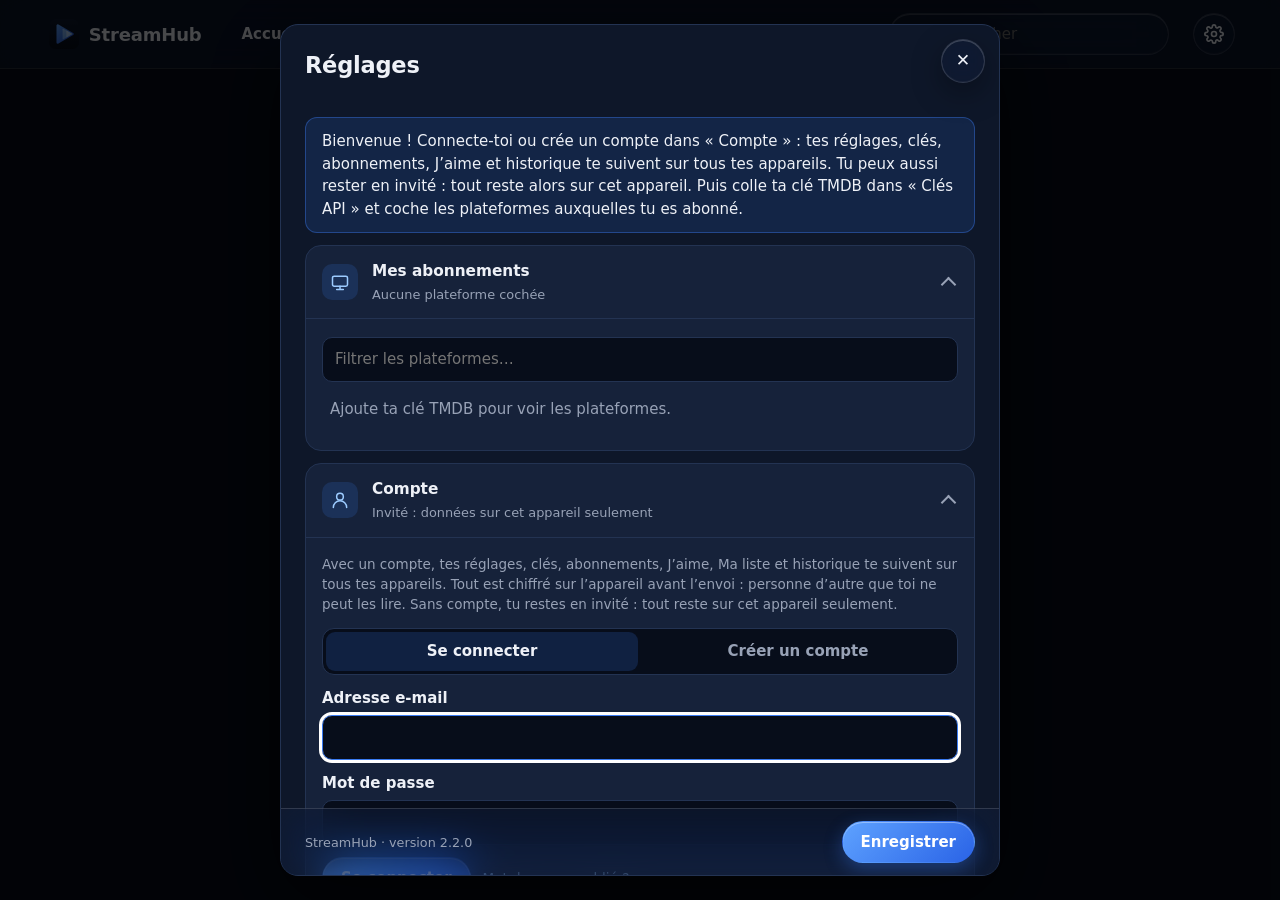
==== commit db5f6f17: "StreamHub 2.2.0 : mentions légales, politique de confidentialité et conditions d'utilisation (site e" ====
--- a/index.html
+++ b/index.html
@@ -228,6 +228,11 @@
       </details>
 
       <p class="form-error" id="settingsError" role="alert"></p>
+      <p class="legal-links">
+        <a href="mentions-legales.html" target="_blank" rel="noopener">Mentions légales</a> ·
+        <a href="confidentialite.html" target="_blank" rel="noopener">Confidentialité</a> ·
+        <a href="conditions.html" target="_blank" rel="noopener">Conditions d’utilisation</a>
+      </p>
       <footer class="sheet-foot">
         <span class="app-version" id="appVersion"></span>
         <button type="submit" class="btn primary">Enregistrer</button>
--- a/styles.css
+++ b/styles.css
@@ -704,6 +704,8 @@
   .sheet-foot { margin: 16px -16px 0; padding-left: 16px; padding-right: 16px; }
 }
 .app-version { color: var(--muted); font-size: 0.85em; }
+.legal-links { margin: 18px 0 0; color: var(--muted); font-size: 0.85em; text-align: center; }
+.legal-links a { color: var(--muted); }
 
 /* ---------- Toast ---------- */
 
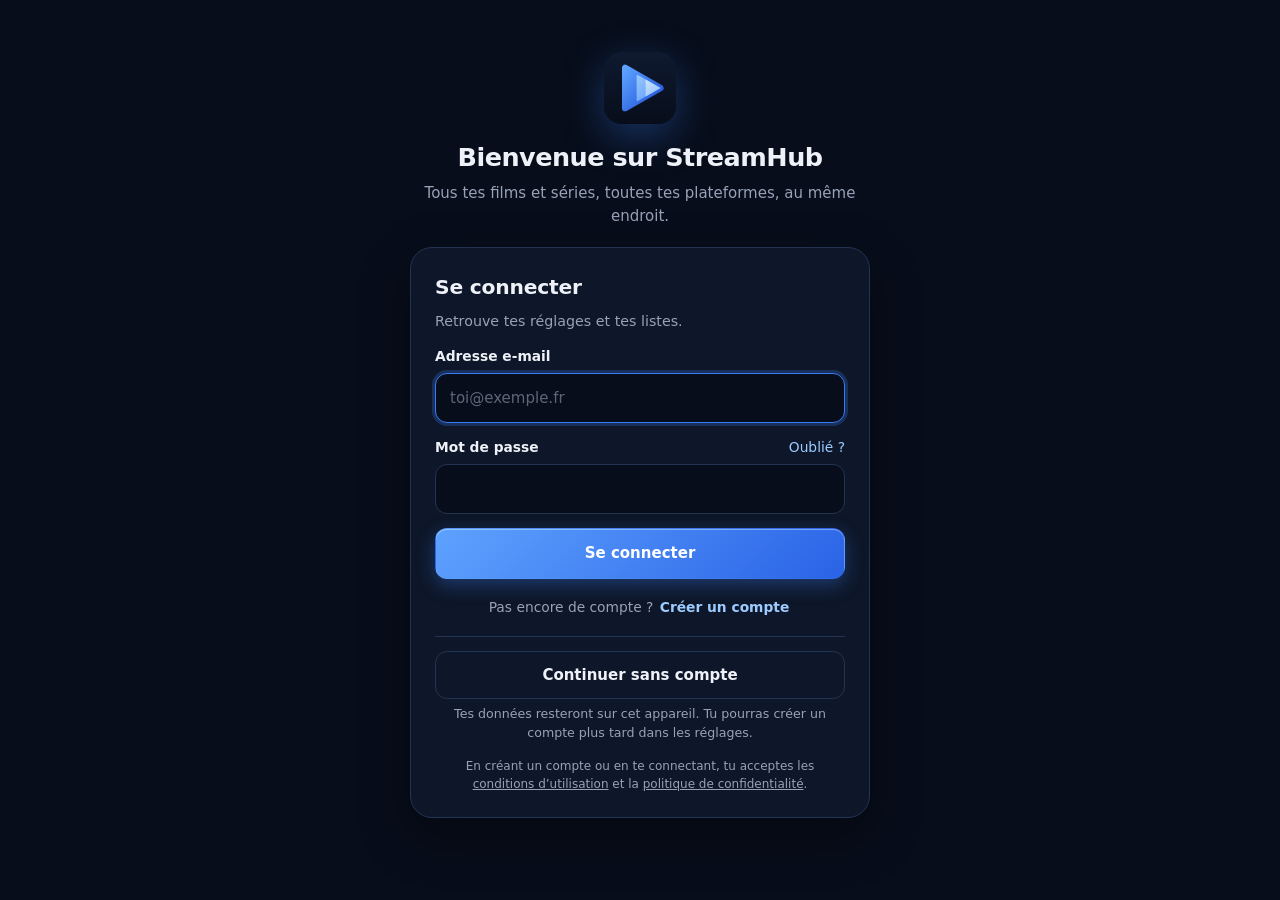
==== commit 09dc71cb: "StreamHub 2.3.0 : réglages en page avec barre latérale (Compte en premier), connexion redessinée ave" ====
--- a/index.html
+++ b/index.html
@@ -84,49 +84,79 @@
     <div class="sheet-scroll" id="detailBody"></div>
   </dialog>
 
-  <dialog id="settings" class="sheet settings" tabindex="-1" autofocus>
-    <div class="sheet-close"><button type="button" class="icon-btn close" data-close aria-label="Fermer">✕</button></div>
-    <div class="sheet-scroll" id="settingsBody">
-    <form id="settingsForm" method="dialog">
-      <header class="sheet-head">
-        <h2>Réglages</h2>
+  <!-- Réglages : une page à part entière (fenêtre en plein écran), barre latérale à gauche, Compte en premier.
+       Téléphone : la liste des sections, puis la section choisie (comme les Réglages d'iOS). -->
+  <dialog id="settings" class="settings-page" tabindex="-1" data-view="nav">
+    <form id="settingsForm" method="dialog" class="settings-shell">
+      <header class="settings-top">
+        <button type="button" class="settings-back" data-settings-back aria-label="Retour">
+          <svg viewBox="0 0 24 24" aria-hidden="true"><path d="M15 5l-7 7 7 7"/></svg><span>StreamHub</span>
+        </button>
+        <h1 class="settings-title"><span>Réglages</span></h1>
+        <button type="submit" class="btn primary settings-save">Enregistrer</button>
       </header>
-      <p class="intro" id="settingsIntro" hidden>
-        Bienvenue ! Connecte-toi ou crée un compte dans « Compte » : tes réglages, clés, abonnements, J’aime et
-        historique te suivent sur tous tes appareils. Tu peux aussi rester en invité : tout reste alors sur cet appareil.
-        Puis colle ta clé TMDB dans « Clés API » et coche les plateformes auxquelles tu es abonné.
-      </p>
-
-      <details class="settings-group" data-group="providers">
-        <summary>
-          <svg class="group-icon" viewBox="0 0 24 24" aria-hidden="true"><rect x="3" y="5" width="18" height="12" rx="2"/><path d="M8 21h8M12 17v4"/></svg>
-          <span class="group-text"><strong>Mes abonnements</strong><small data-summary="providers"></small></span>
-        </summary>
-        <div class="group-body">
-          <input type="search" id="providerFilter" class="provider-filter" placeholder="Filtrer les plateformes…" autocomplete="off" aria-label="Filtrer les plateformes">
-          <div class="provider-grid" id="providerGrid"></div>
-        </div>
-      </details>
-
-      <details class="settings-group" data-group="account">
-        <summary>
-          <svg class="group-icon" viewBox="0 0 24 24" aria-hidden="true"><circle cx="12" cy="8" r="4"/><path d="M4 21a8 8 0 0 1 16 0"/></svg>
-          <span class="group-text"><strong>Compte</strong><small data-summary="account"></small></span>
-        </summary>
-        <div class="group-body">
+      <div class="settings-layout">
+        <nav class="settings-nav" aria-label="Sections des réglages">
+          <button type="button" class="settings-nav-item" data-panel="account" aria-current="false">
+            <svg class="group-icon" viewBox="0 0 24 24" aria-hidden="true"><circle cx="12" cy="8" r="4"/><path d="M4 21a8 8 0 0 1 16 0"/></svg>
+            <span class="group-text"><strong>Compte</strong><small data-summary="account"></small></span>
+          </button>
+          <button type="button" class="settings-nav-item" data-panel="providers" aria-current="false">
+            <svg class="group-icon" viewBox="0 0 24 24" aria-hidden="true"><rect x="3" y="5" width="18" height="12" rx="2"/><path d="M8 21h8M12 17v4"/></svg>
+            <span class="group-text"><strong>Mes abonnements</strong><small data-summary="providers"></small></span>
+          </button>
+          <button type="button" class="settings-nav-item" data-panel="keys" aria-current="false">
+            <svg class="group-icon" viewBox="0 0 24 24" aria-hidden="true"><circle cx="8" cy="15" r="4"/><path d="m11 12 9-9M17 6l3 3M14.5 8.5l2 2"/></svg>
+            <span class="group-text"><strong>Clés API</strong><small data-summary="keys"></small></span>
+          </button>
+          <button type="button" class="settings-nav-item" data-panel="home" aria-current="false">
+            <svg class="group-icon" viewBox="0 0 24 24" aria-hidden="true"><path d="M4 11.5 12 5l8 6.5V19a1 1 0 0 1-1 1h-4.5v-5h-5v5H5a1 1 0 0 1-1-1Z"/></svg>
+            <span class="group-text"><strong>Accueil</strong><small data-summary="home"></small></span>
+          </button>
+          <button type="button" class="settings-nav-item" data-panel="look" aria-current="false">
+            <svg class="group-icon" viewBox="0 0 24 24" aria-hidden="true"><circle cx="12" cy="12" r="8.5"/><path d="M12 3.5v17a8.5 8.5 0 0 0 0-17Z" fill="currentColor"/></svg>
+            <span class="group-text"><strong>Apparence</strong><small data-summary="look"></small></span>
+          </button>
+          <button type="button" class="settings-nav-item" data-panel="device" aria-current="false">
+            <svg class="group-icon" viewBox="0 0 24 24" aria-hidden="true"><circle cx="12" cy="12" r="8.5"/><path d="M3.5 12h17M12 3.5c2.5 2.5 3.5 5.5 3.5 8.5s-1 6-3.5 8.5c-2.5-2.5-3.5-5.5-3.5-8.5s1-6 3.5-8.5Z"/></svg>
+            <span class="group-text"><strong>Pays et lecture</strong><small data-summary="device"></small></span>
+          </button>
+          <button type="button" class="settings-nav-item" data-panel="about" aria-current="false">
+            <svg class="group-icon" viewBox="0 0 24 24" aria-hidden="true"><circle cx="12" cy="12" r="8.5"/><path d="M12 11v5.5M12 7.6v.4"/></svg>
+            <span class="group-text"><strong>À propos</strong><small data-summary="about"></small></span>
+          </button>
+        </nav>
+        <div class="settings-content" id="settingsBody">
+        <p class="intro" id="settingsIntro" hidden>
+          Dernière étape : colle ta clé TMDB (gratuite) ci-dessous, puis coche tes plateformes dans « Mes abonnements »
+          et appuie sur « Enregistrer ».
+        </p>
+
+        <section class="settings-panel" data-group="account" hidden>
+          <header class="panel-head">
+            <h2>Compte</h2>
+            <p>Tes réglages et tes listes sur tous tes appareils, chiffrés de bout en bout.</p>
+          </header>
           <!-- Rempli par account-ui.js selon l'état : invité, e-mail à confirmer, coffre à ouvrir, connecté -->
           <div id="accountBox"></div>
           <p class="key-status" id="accountStatus" role="status"></p>
 
-        </div>
-      </details>
-
-      <details class="settings-group" data-group="keys">
-        <summary>
-          <svg class="group-icon" viewBox="0 0 24 24" aria-hidden="true"><circle cx="8" cy="15" r="4"/><path d="m11 12 9-9M17 6l3 3M14.5 8.5l2 2"/></svg>
-          <span class="group-text"><strong>Clés API</strong><small data-summary="keys"></small></span>
-        </summary>
-        <div class="group-body">
+        </section>
+
+        <section class="settings-panel" data-group="providers" hidden>
+          <header class="panel-head">
+            <h2>Mes abonnements</h2>
+            <p>Coche les plateformes auxquelles tu es abonné : StreamHub n’affiche que ce que tu peux regarder.</p>
+          </header>
+          <input type="search" id="providerFilter" class="provider-filter" placeholder="Filtrer les plateformes…" autocomplete="off" aria-label="Filtrer les plateformes">
+          <div class="provider-grid" id="providerGrid"></div>
+        </section>
+
+        <section class="settings-panel" data-group="keys" hidden>
+          <header class="panel-head">
+            <h2>Clés API</h2>
+            <p>Les clés qui donnent le catalogue et les liens directs vers les vidéos.</p>
+          </header>
           <p class="hint">Enregistrées dans ce navigateur (et chiffrées dans ton compte). Elles ne sont jamais publiées sur GitHub.</p>
           <div class="field">
             <label for="tmdbKey">Clé API TMDB <em>obligatoire : catalogue, fiches, plateformes par pays</em></label>
@@ -152,15 +182,13 @@
             </div>
             <p class="key-status" data-key-status="relay">Laisse vide pour le relais par défaut.</p>
           </div>
-        </div>
-      </details>
-
-      <details class="settings-group" data-group="home">
-        <summary>
-          <svg class="group-icon" viewBox="0 0 24 24" aria-hidden="true"><path d="M4 11.5 12 5l8 6.5V19a1 1 0 0 1-1 1h-4.5v-5h-5v5H5a1 1 0 0 1-1-1Z"/></svg>
-          <span class="group-text"><strong>Accueil</strong><small data-summary="home"></small></span>
-        </summary>
-        <div class="group-body">
+        </section>
+
+        <section class="settings-panel" data-group="home" hidden>
+          <header class="panel-head">
+            <h2>Accueil</h2>
+            <p>Les rangées de l’accueil et le titre à l’affiche.</p>
+          </header>
           <div class="field">
             <span>À l’affiche <em>le titre en grand en haut de l’accueil</em></span>
             <div class="home-hero-choice">
@@ -173,15 +201,13 @@
             <span>Rangées <em>coche celles à afficher, range-les avec les flèches</em></span>
             <ol class="home-rows" id="homeRows"></ol>
           </div>
-        </div>
-      </details>
-
-      <details class="settings-group" data-group="look">
-        <summary>
-          <svg class="group-icon" viewBox="0 0 24 24" aria-hidden="true"><circle cx="12" cy="12" r="8.5"/><path d="M12 3.5v17a8.5 8.5 0 0 0 0-17Z" fill="currentColor"/></svg>
-          <span class="group-text"><strong>Apparence</strong><small data-summary="look"></small></span>
-        </summary>
-        <div class="group-body">
+        </section>
+
+        <section class="settings-panel" data-group="look" hidden>
+          <header class="panel-head">
+            <h2>Apparence</h2>
+            <p>L’effet verre de cet appareil.</p>
+          </header>
           <fieldset class="choice-list">
             <legend>Effet verre (Liquid Glass) <em>transparence des barres, boutons et croix, sur cet appareil</em></legend>
             <label class="choice"><input type="radio" name="glass" value="auto">
@@ -192,15 +218,13 @@
               <span>Teinté<em>Plus opaque, plus lisible</em></span></label>
           </fieldset>
           <p class="hint">Une page web ne peut pas lire le réglage Liquid Glass d’iOS, d’iPadOS ou de macOS : choisis ici l’effet voulu.</p>
-        </div>
-      </details>
-
-      <details class="settings-group" data-group="device">
-        <summary>
-          <svg class="group-icon" viewBox="0 0 24 24" aria-hidden="true"><circle cx="12" cy="12" r="8.5"/><path d="M3.5 12h17M12 3.5c2.5 2.5 3.5 5.5 3.5 8.5s-1 6-3.5 8.5c-2.5-2.5-3.5-5.5-3.5-8.5s1-6 3.5-8.5Z"/></svg>
-          <span class="group-text"><strong>Pays et lecture</strong><small data-summary="device"></small></span>
-        </summary>
-        <div class="group-body">
+        </section>
+
+        <section class="settings-panel" data-group="device" hidden>
+          <header class="panel-head">
+            <h2>Pays et lecture</h2>
+            <p>Pays du catalogue et ouverture des titres.</p>
+          </header>
           <label class="field">
             <span>Pays <em>catalogue et plateformes disponibles</em></span>
             <select name="region">
@@ -224,21 +248,31 @@
               <span>Dans l’appli de l’ordinateur<em id="desktopAppsHint">Quand elle est installée sur ce Mac : Prime Video pour l’instant (les autres plateformes n’ont pas d’appli Mac). Le navigateur peut demander l’autorisation la première fois.</em></span></label>
           </fieldset>
           <p class="hint extension-status" id="extensionStatus"></p>
+        </section>
+
+        <section class="settings-panel" data-group="about" hidden>
+          <header class="panel-head">
+            <h2>À propos</h2>
+            <p>Version, mentions légales et confidentialité.</p>
+          </header>
+          <div class="about-card">
+            <img src="icon.svg?v=3" alt="" width="56" height="56">
+            <div><strong>StreamHub</strong><span id="appVersion"></span></div>
+          </div>
+          <ul class="link-list">
+            <li><a href="mentions-legales.html" target="_blank" rel="noopener">Mentions légales</a></li>
+            <li><a href="confidentialite.html" target="_blank" rel="noopener">Politique de confidentialité</a></li>
+            <li><a href="conditions.html" target="_blank" rel="noopener">Conditions d’utilisation</a></li>
+            <li><a href="https://github.com/arthursavournin/streamhub" target="_blank" rel="noopener">Code source sur GitHub</a></li>
+          </ul>
+          <p class="hint">Catalogue et images : TMDB (ce produit utilise l’API de TMDB mais n’est ni approuvé ni certifié par TMDB).
+            Liens vers les plateformes : JustWatch et Streaming Availability.</p>
+        </section>
+
+        <p class="form-error" id="settingsError" role="alert"></p>
         </div>
-      </details>
-
-      <p class="form-error" id="settingsError" role="alert"></p>
-      <p class="legal-links">
-        <a href="mentions-legales.html" target="_blank" rel="noopener">Mentions légales</a> ·
-        <a href="confidentialite.html" target="_blank" rel="noopener">Confidentialité</a> ·
-        <a href="conditions.html" target="_blank" rel="noopener">Conditions d’utilisation</a>
-      </p>
-      <footer class="sheet-foot">
-        <span class="app-version" id="appVersion"></span>
-        <button type="submit" class="btn primary">Enregistrer</button>
-      </footer>
+      </div>
     </form>
-    </div>
   </dialog>
 
   <div class="relaunch" id="relaunch" role="status" popover="manual" hidden></div>
--- a/styles.css
+++ b/styles.css
@@ -482,11 +482,113 @@
 
 /* ---------- Réglages ---------- */
 
-.settings { width: min(720px, calc(100vw - 32px)); }
-.settings form { padding: 0 24px; }
-@media (max-width: 640px) {
-  .settings { width: 100vw; }
-  .settings form { padding: 0 16px; }
+/* Une page à part entière (fenêtre en plein écran, pas une fenêtre posée sur la page) : en-tête, barre latérale à
+   gauche (Compte en premier), contenu de la section choisie. Téléphone : la liste des sections, puis la section. */
+.settings-page {
+  position: fixed;
+  inset: 0;
+  width: 100vw;
+  height: 100dvh;
+  max-width: none;
+  max-height: none;
+  margin: 0;
+  padding: 0;
+  border: 0;
+  overflow: hidden;
+  background: var(--bg);
+  color: var(--text);
+}
+.settings-page::backdrop { background: var(--bg); }
+.settings-page:focus { outline: none; }
+.settings-page[open] { display: block; }
+.settings-shell { display: flex; flex-direction: column; height: 100%; }
+.settings-top {
+  display: flex;
+  align-items: center;
+  gap: 12px;
+  min-height: 64px;
+  padding: calc(env(safe-area-inset-top) + 10px) calc(var(--gutter) + env(safe-area-inset-right)) 10px calc(var(--gutter) - 8px + env(safe-area-inset-left));
+  border-bottom: 1px solid var(--border);
+  background: linear-gradient(180deg, #0f1a30, var(--bg));
+}
+.settings-back {
+  display: inline-flex;
+  align-items: center;
+  gap: 4px;
+  padding: 8px 12px 8px 4px;
+  border: 0;
+  border-radius: 10px;
+  background: none;
+  color: var(--accent-soft);
+  font: inherit;
+  font-weight: 600;
+  cursor: pointer;
+}
+.settings-back svg { width: 24px; height: 24px; fill: none; stroke: currentColor; stroke-width: 2.2; stroke-linecap: round; stroke-linejoin: round; }
+.settings-back:hover { background: rgba(255, 255, 255, 0.06); }
+.settings-title { flex: 1; min-width: 0; margin: 0; font-size: 1.3em; letter-spacing: -0.01em; }
+.settings-title span { display: block; overflow: hidden; text-overflow: ellipsis; white-space: nowrap; }
+.settings-save { flex: none; }
+.settings-layout { flex: 1; min-height: 0; display: grid; grid-template-columns: 300px minmax(0, 1fr); }
+.settings-nav {
+  display: flex;
+  flex-direction: column;
+  gap: 4px;
+  overflow-y: auto;
+  padding: 20px 14px 32px calc(var(--gutter) - 10px + env(safe-area-inset-left));
+  border-right: 1px solid var(--border);
+}
+.settings-nav-item {
+  display: flex;
+  align-items: center;
+  gap: 12px;
+  width: 100%;
+  padding: 10px;
+  border: 0;
+  border-radius: 14px;
+  background: transparent;
+  color: var(--text);
+  font: inherit;
+  text-align: left;
+  cursor: pointer;
+}
+.settings-nav-item:hover { background: rgba(255, 255, 255, 0.05); }
+.settings-nav-item[aria-current="true"] { background: rgba(var(--accent-rgb), 0.16); box-shadow: inset 0 0 0 1px rgba(var(--accent-rgb), 0.35); }
+.settings-nav-item[data-panel="account"] { margin-bottom: 10px; }
+.settings-content { overflow-y: auto; overscroll-behavior: contain; padding: 32px calc(var(--gutter) + env(safe-area-inset-right)) 80px 44px; }
+.settings-panel { max-width: 720px; }
+.panel-head h2 { margin: 0; font-size: 1.75em; letter-spacing: -0.02em; }
+.panel-head p { margin: 6px 0 0; color: var(--muted); }
+.settings-panel .provider-grid { max-height: none; }
+.settings-content .intro { max-width: 720px; margin: 0 0 24px; }
+.settings-content .intro.off { display: none; }
+.about-card { display: flex; align-items: center; gap: 16px; margin-top: 24px; padding: 18px; background: var(--surface); border: 1px solid var(--border); border-radius: 18px; }
+.about-card img { border-radius: 14px; }
+.about-card div { display: flex; flex-direction: column; gap: 2px; }
+.about-card span { color: var(--muted); font-size: 0.92em; }
+.link-list { list-style: none; margin: 16px 0; padding: 0; background: var(--surface); border: 1px solid var(--border); border-radius: 18px; overflow: hidden; }
+.link-list li + li { border-top: 1px solid var(--border); }
+.link-list a { display: flex; justify-content: space-between; padding: 14px 18px; color: var(--text); text-decoration: none; }
+.link-list a::after { content: "›"; color: var(--muted); font-size: 1.2em; line-height: 1; }
+.link-list a:hover { background: rgba(255, 255, 255, 0.04); }
+/* Premier lancement : seulement la connexion / création de compte (pas de barre latérale ni d'enregistrement) */
+.settings-page.onboarding .settings-nav,
+.settings-page.onboarding .settings-top { display: none; }
+.settings-page.onboarding .settings-content { padding-top: calc(env(safe-area-inset-top) + 32px); }
+.settings-page.onboarding .settings-layout { grid-template-columns: minmax(0, 1fr); }
+.settings-page.onboarding .settings-content { padding-left: calc(var(--gutter) + env(safe-area-inset-left)); }
+.settings-page.onboarding .settings-panel { margin: 0 auto; max-width: 460px; }
+.settings-page.onboarding .panel-head { display: none; }
+@media (max-width: 760px) {
+  .settings-layout { grid-template-columns: minmax(0, 1fr); }
+  .settings-nav { padding: 16px calc(16px + env(safe-area-inset-right)) 32px calc(16px + env(safe-area-inset-left)); border-right: 0; }
+  .settings-nav-item { padding: 12px; background: var(--surface); border-radius: 16px; }
+  .settings-nav-item[aria-current="true"] { background: var(--surface); box-shadow: none; }
+  .settings-nav-item::after { content: "›"; margin-left: auto; color: var(--muted); font-size: 1.4em; line-height: 1; }
+  .settings-content { padding: 20px calc(16px + env(safe-area-inset-right)) 64px calc(16px + env(safe-area-inset-left)); }
+  .settings-page[data-view="nav"] .settings-content { display: none; }
+  .settings-page[data-view="panel"] .settings-nav { display: none; }
+  .panel-head h2 { display: none; } /* déjà dans l'en-tête */
 }
 
 /* Titre : laisse la place à la croix, en haut à droite */
@@ -663,19 +765,133 @@
 .key-actions { display: flex; flex-wrap: wrap; gap: 8px; margin-top: 12px; }
 .btn.ghost { background: transparent; }
 .sync-or { margin: 10px 0; color: var(--muted); font-size: 0.86em; }
-/* Compte (version 2.0.0) */
-.account-tabs { display: flex; gap: 4px; margin-top: 14px; padding: 3px; border-radius: 12px; background: var(--bg); border: 1px solid var(--border); }
-.account-tabs button { flex: 1; padding: 8px 10px; border: 0; border-radius: 9px; background: transparent; color: var(--muted); font: inherit; font-weight: 600; cursor: pointer; }
-.account-tabs button[aria-selected="true"] { background: rgba(var(--accent-rgb), 0.18); color: var(--text); }
-#accountBox .field { margin-top: 12px; }
-.account-providers { display: flex; flex-wrap: wrap; gap: 8px; }
-.account-providers .btn { flex: 1 1 180px; }
-.link-btn { padding: 6px 4px; border: 0; background: none; color: var(--accent-soft); font: inherit; font-size: 0.9em; cursor: pointer; align-self: center; }
+/* Compte : carte de connexion, carte de profil, actions en liste (même dessin que l'appli iPhone) */
+#accountBox { display: flex; flex-direction: column; gap: 16px; margin-top: 24px; max-width: 520px; }
+.auth-hero { display: flex; flex-direction: column; align-items: center; gap: 6px; padding: 12px 0 4px; text-align: center; }
+.auth-hero img { margin-bottom: 8px; border-radius: 18px; box-shadow: 0 12px 40px rgba(var(--accent-rgb), 0.35); }
+.auth-hero h2 { margin: 0; font-size: 1.7em; letter-spacing: -0.02em; }
+.auth-hero p { margin: 0; color: var(--muted); }
+.auth-note { margin: 0; padding: 12px 16px; background: rgba(var(--accent-rgb), 0.1); border: 1px solid rgba(var(--accent-rgb), 0.3); border-radius: 14px; color: var(--accent-soft); font-size: 0.93em; }
+.auth-card {
+  display: flex;
+  flex-direction: column;
+  gap: 14px;
+  padding: 24px;
+  background: var(--surface);
+  border: 1px solid var(--border);
+  border-radius: 22px;
+  box-shadow: 0 18px 50px rgba(0, 0, 0, 0.35);
+}
+.auth-card.danger-card { border-color: rgba(255, 107, 107, 0.45); }
+.auth-icon { display: grid; place-items: center; width: 52px; height: 52px; border-radius: 16px; background: rgba(var(--accent-rgb), 0.16); color: var(--accent-soft); }
+.auth-icon .action-icon { width: 26px; height: 26px; }
+.auth-title { margin: 0; font-size: 1.35em; letter-spacing: -0.01em; }
+.auth-text { margin: -6px 0 0; color: var(--muted); font-size: 0.95em; }
+.auth-text.small { margin: 0; font-size: 0.86em; }
+.auth-field { display: flex; flex-direction: column; gap: 6px; }
+.auth-label { display: flex; align-items: baseline; justify-content: space-between; gap: 8px; font-weight: 600; font-size: 0.92em; }
+.auth-label .link-btn { padding: 0; font-weight: 500; }
+.auth-field input {
+  width: 100%;
+  padding: 13px 14px;
+  background: var(--bg);
+  border: 1px solid var(--border);
+  border-radius: 12px;
+  color: var(--text);
+  font: inherit;
+}
+.auth-field input::placeholder { color: rgba(152, 162, 182, 0.6); }
+.auth-field input:focus-visible { outline: none; border-color: var(--accent); box-shadow: 0 0 0 3px rgba(var(--accent-rgb), 0.25); }
+.auth-submit { justify-content: center; width: 100%; padding: 13px 18px; font-size: 1em; font-weight: 600; text-align: center; border-radius: 12px; }
+.auth-providers { display: flex; flex-direction: column; gap: 10px; }
+.auth-providers:empty { display: none; }
+.auth-divider { display: flex; align-items: center; gap: 12px; color: var(--muted); font-size: 0.85em; }
+.auth-divider::before, .auth-divider::after { content: ""; flex: 1; height: 1px; background: var(--border); }
+/* Boutons de connexion : Google (fond blanc, logo en couleurs, comme le demande Google), GitHub (fond noir) */
+.social-btn {
+  display: flex;
+  align-items: center;
+  justify-content: center;
+  gap: 12px;
+  width: 100%;
+  min-height: 48px;
+  padding: 0 18px;
+  border-radius: 12px;
+  font: inherit;
+  font-weight: 600;
+  cursor: pointer;
+  transition: filter 0.15s ease, transform 0.15s ease;
+}
+.social-btn svg { width: 20px; height: 20px; flex: none; }
+.social-btn:hover { filter: brightness(0.96); }
+.social-btn:active { transform: scale(0.99); }
+.social-btn.google { background: #fff; color: #1f1f1f; border: 1px solid #dadce0; }
+.social-btn.github { background: #0d1117; color: #fff; border: 1px solid #30363d; }
+.social-btn.github:hover { filter: brightness(1.25); }
+.auth-switch { margin: 0; text-align: center; color: var(--muted); font-size: 0.92em; }
+.auth-guest { display: flex; flex-direction: column; align-items: center; gap: 6px; padding-top: 14px; border-top: 1px solid var(--border); text-align: center; }
+.auth-guest .btn { justify-content: center; width: 100%; padding: 12px 18px; text-align: center; border-radius: 12px; }
+.auth-guest small { color: var(--muted); font-size: 0.84em; }
+.auth-legal { margin: 0; color: var(--muted); font-size: 0.8em; text-align: center; }
+.auth-legal a { color: var(--muted); }
+.link-btn { padding: 4px 2px; border: 0; background: none; color: var(--accent-soft); font: inherit; font-weight: 600; cursor: pointer; }
 .link-btn:hover { text-decoration: underline; }
+.profile-card { display: flex; align-items: center; gap: 16px; padding: 18px; background: var(--surface); border: 1px solid var(--border); border-radius: 22px; }
+.avatar {
+  position: relative;
+  display: grid;
+  place-items: center;
+  flex: none;
+  width: 56px;
+  height: 56px;
+  border-radius: 50%;
+  background: var(--accent-gradient);
+  color: #fff;
+  font-size: 1.5em;
+  font-weight: 700;
+}
+.avatar-badge { position: absolute; right: -4px; bottom: -4px; display: grid; place-items: center; width: 24px; height: 24px; border-radius: 50%; border: 2px solid var(--surface); }
+.avatar-badge svg { width: 14px; height: 14px; }
+.avatar-badge.google { background: #fff; }
+.avatar-badge.github { background: #0d1117; color: #fff; }
+.profile-text { display: flex; flex-direction: column; gap: 2px; min-width: 0; }
+.profile-text strong { overflow: hidden; text-overflow: ellipsis; white-space: nowrap; font-size: 1.05em; }
+.profile-text span { color: var(--muted); font-size: 0.9em; }
+.sync-state { margin-top: 4px; font-style: normal; font-size: 0.85em; }
+.sync-state.ok { color: var(--accent-soft); }
+.sync-state.ok::before { content: "✓ "; }
+.sync-state.bad { color: #ff6b6b; }
+.action-list { list-style: none; margin: 0; padding: 0; background: var(--surface); border: 1px solid var(--border); border-radius: 18px; overflow: hidden; }
+.action-list li + li { border-top: 1px solid var(--border); }
+.action-row {
+  display: flex;
+  align-items: center;
+  gap: 14px;
+  width: 100%;
+  padding: 14px 18px;
+  border: 0;
+  background: none;
+  color: var(--text);
+  font: inherit;
+  text-align: left;
+  cursor: pointer;
+}
+.action-row:hover { background: rgba(255, 255, 255, 0.04); }
+.action-row:disabled { opacity: 0.5; cursor: default; }
+.action-row .chevron { margin-left: auto; color: var(--muted); font-size: 1.3em; line-height: 1; }
+.action-row.danger { color: #ff6b6b; }
+.action-icon { flex: none; width: 22px; height: 22px; fill: none; stroke: currentColor; stroke-width: 1.8; stroke-linecap: round; stroke-linejoin: round; }
+.action-row .action-icon { color: var(--accent-soft); }
+.action-row.danger .action-icon { color: #ff6b6b; }
+.account-status { margin: 10px 0 0 4px; }
+.account-status:empty { display: none; }
 #accountBox .btn.danger { background: #c0392b; border-color: transparent; color: #fff; }
 .danger-text { color: #ff6b6b; }
-.recovery-panel { margin-top: 14px; padding: 12px 14px; border-radius: 12px; border: 1px solid var(--accent); background: rgba(var(--accent-rgb), 0.1); }
-.recovery-panel > p:first-child { margin: 0; }
+.recovery-panel { display: flex; flex-direction: column; gap: 12px; padding: 18px; border-radius: 22px; border: 1px solid var(--accent); background: rgba(var(--accent-rgb), 0.1); }
+.recovery-head { display: flex; align-items: center; gap: 10px; color: var(--accent-soft); }
+.recovery-panel p { margin: 0; color: var(--muted); font-size: 0.92em; }
+.recovery-panel .key-row { margin: 0; }
+.settings-page.onboarding #accountBox { margin: 8px auto 0; }
 @media (max-width: 520px) {
   .key-row { flex-wrap: wrap; }
   .key-row input { flex-basis: 100%; }
@@ -683,10 +899,6 @@
 
 .form-error { min-height: 1.5em; margin: 12px 0 0; color: #ff6b6b; }
 .form-error:empty { min-height: 0; margin: 0; }
-/* Réglages : la barre du bas reste en bas de la fenêtre, même quand les sections sont repliées */
-#settingsBody { display: flex; flex-direction: column; }
-#settingsBody > form { flex: 1 0 auto; display: flex; flex-direction: column; }
-#settingsBody .form-error { margin-bottom: auto; }
 /* Bouton Enregistrer toujours accessible, en bas de la fenêtre */
 .sheet-foot {
   position: sticky;
